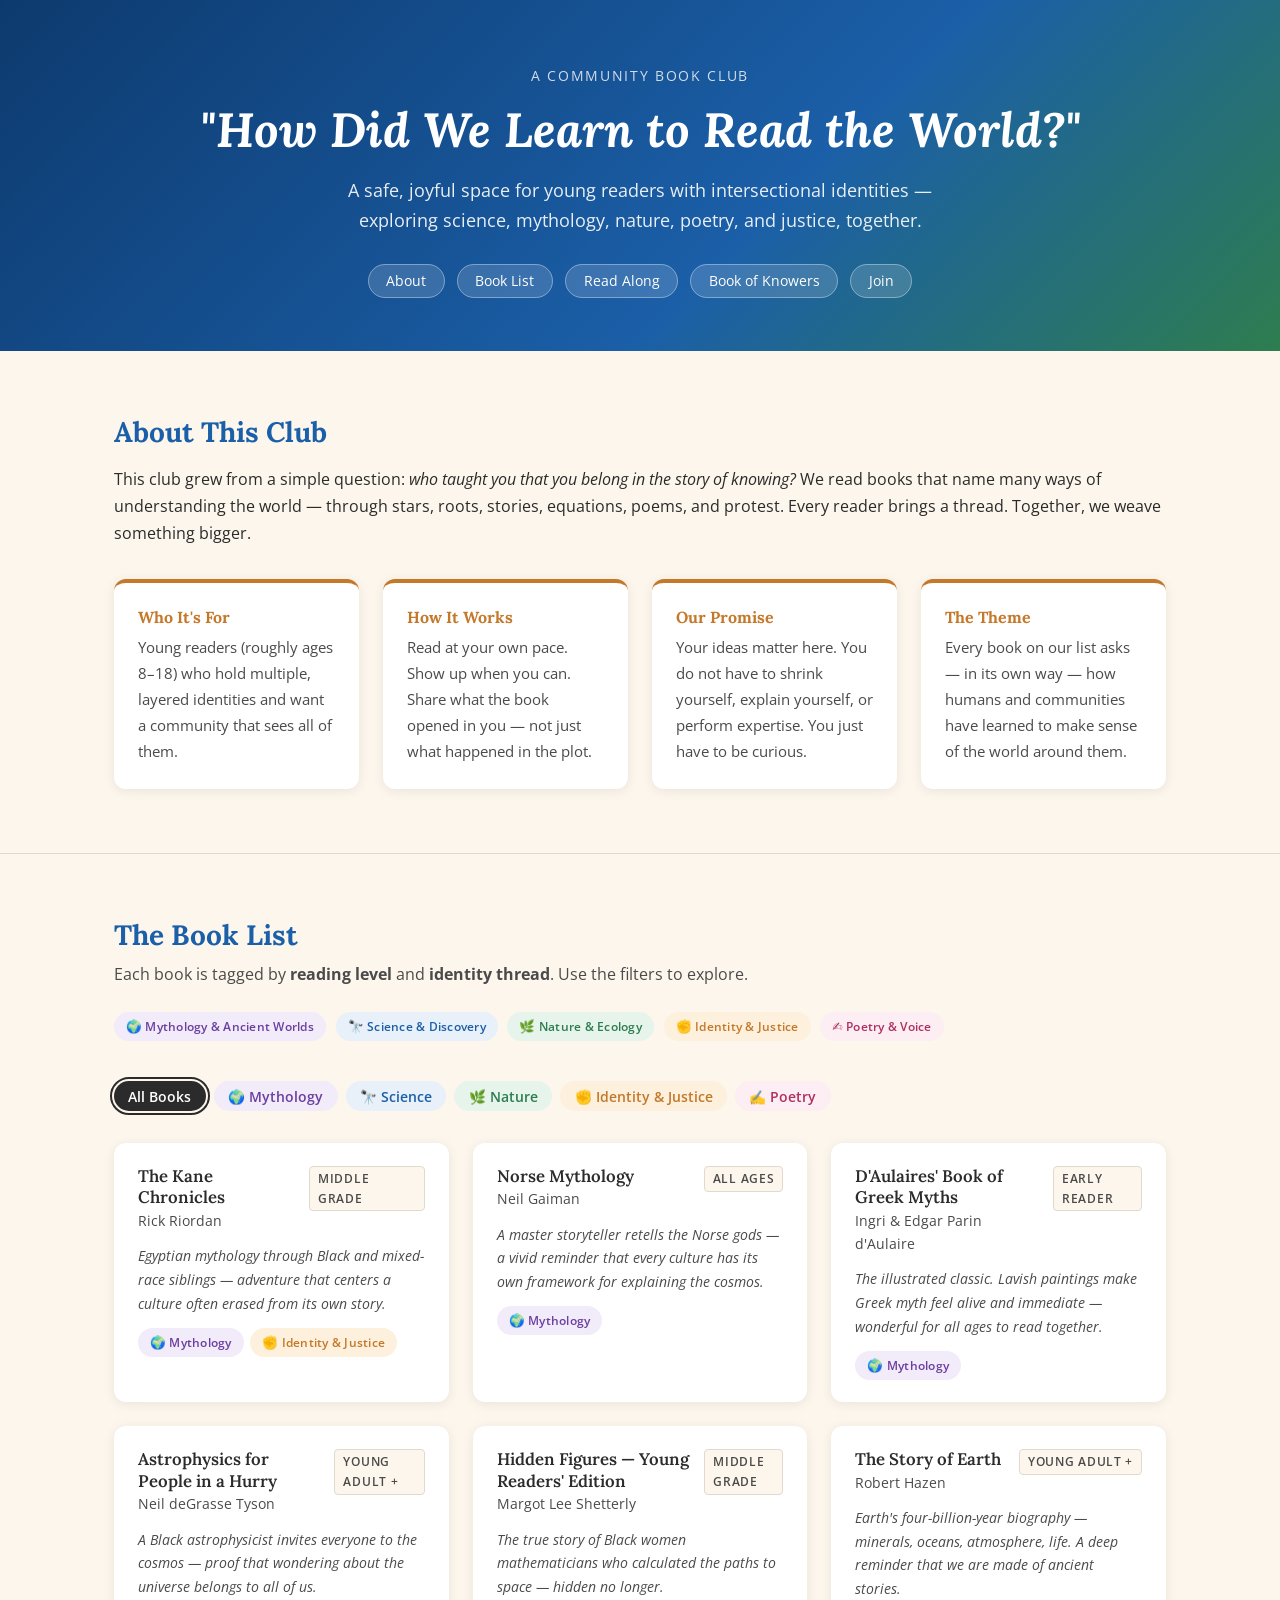
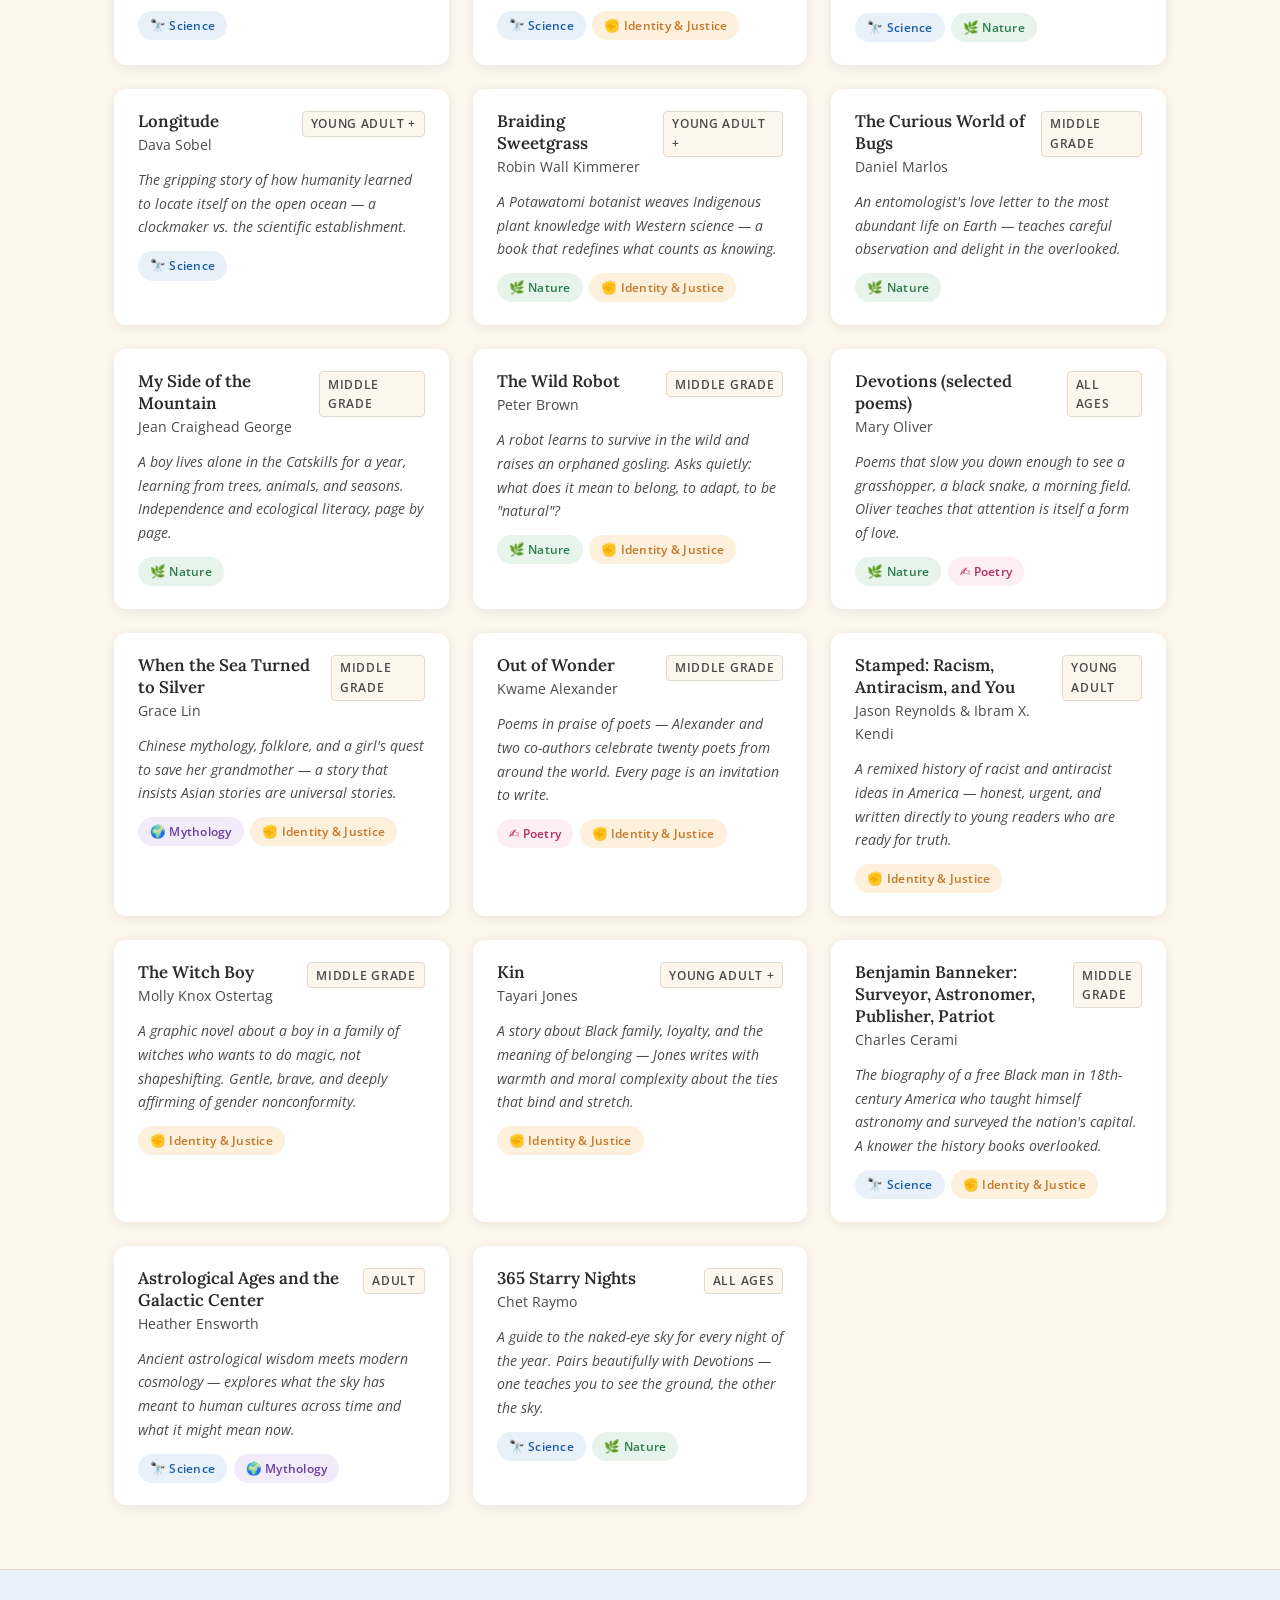
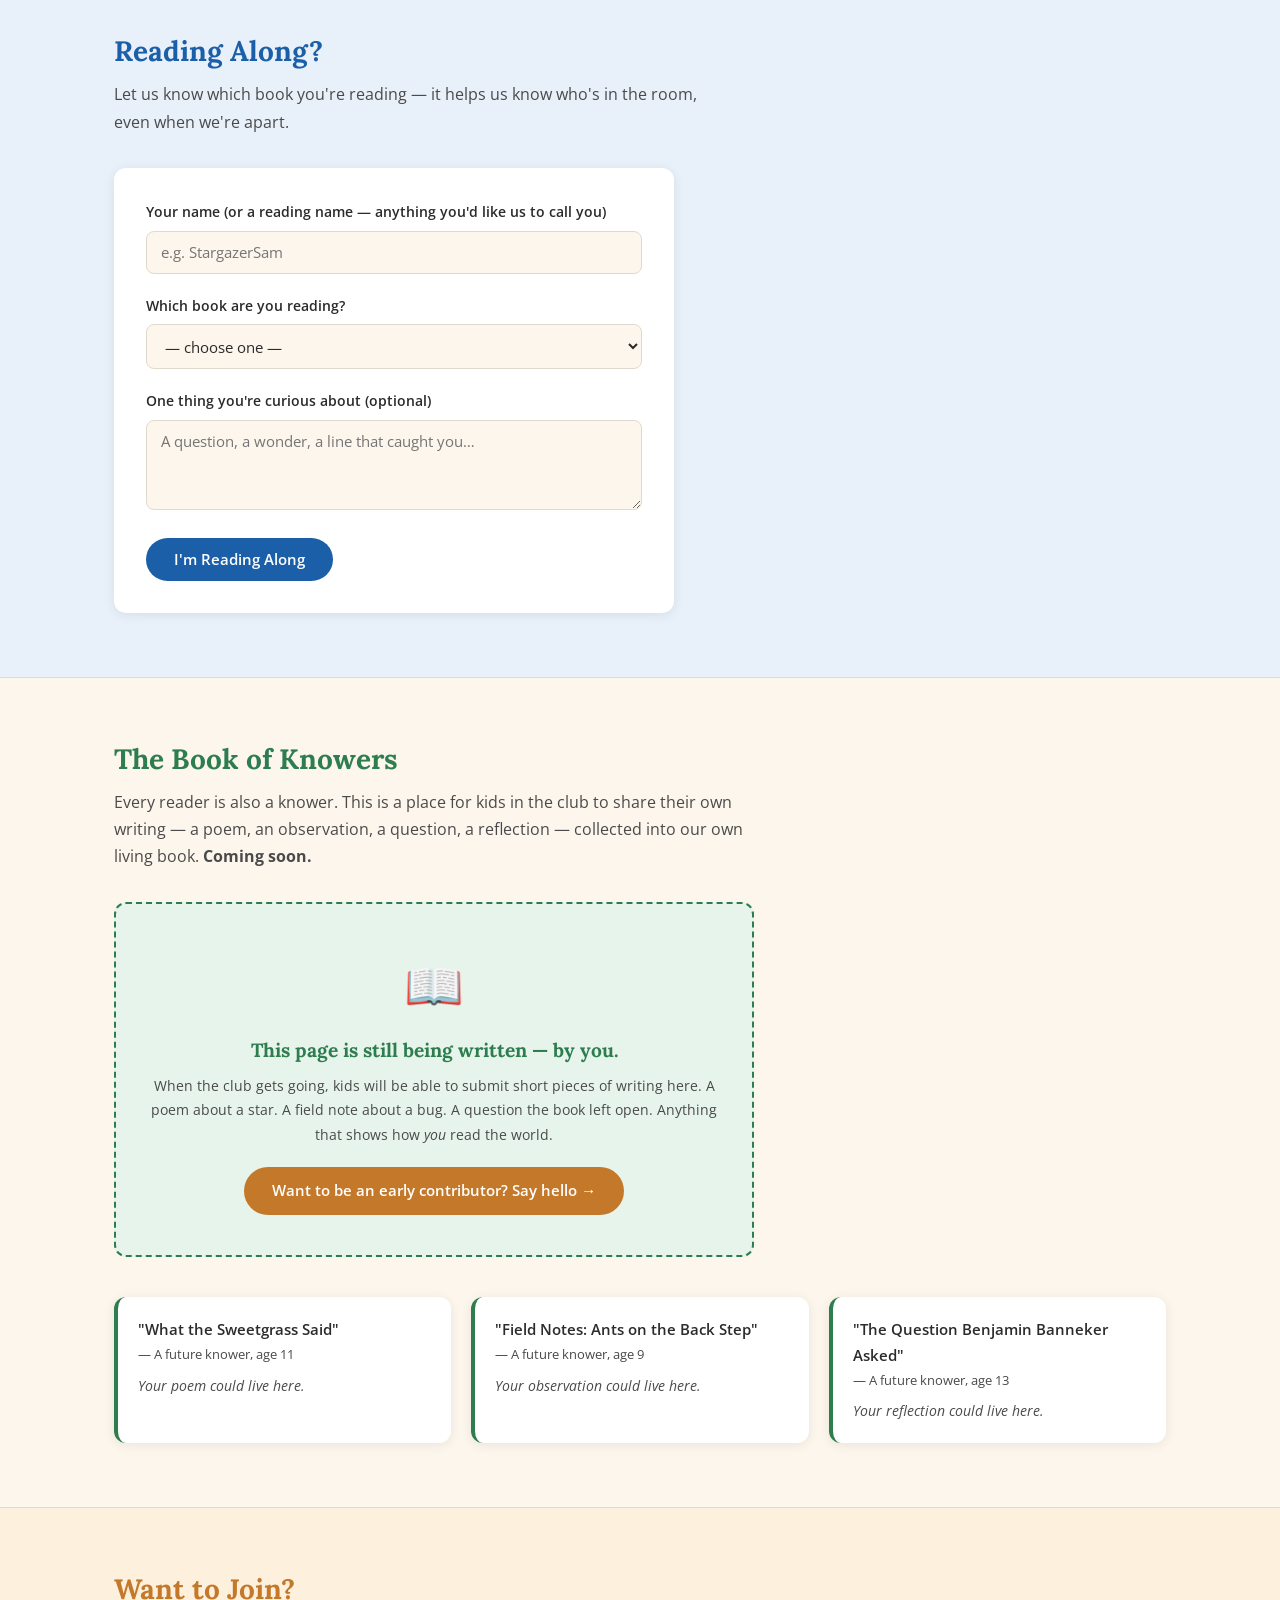
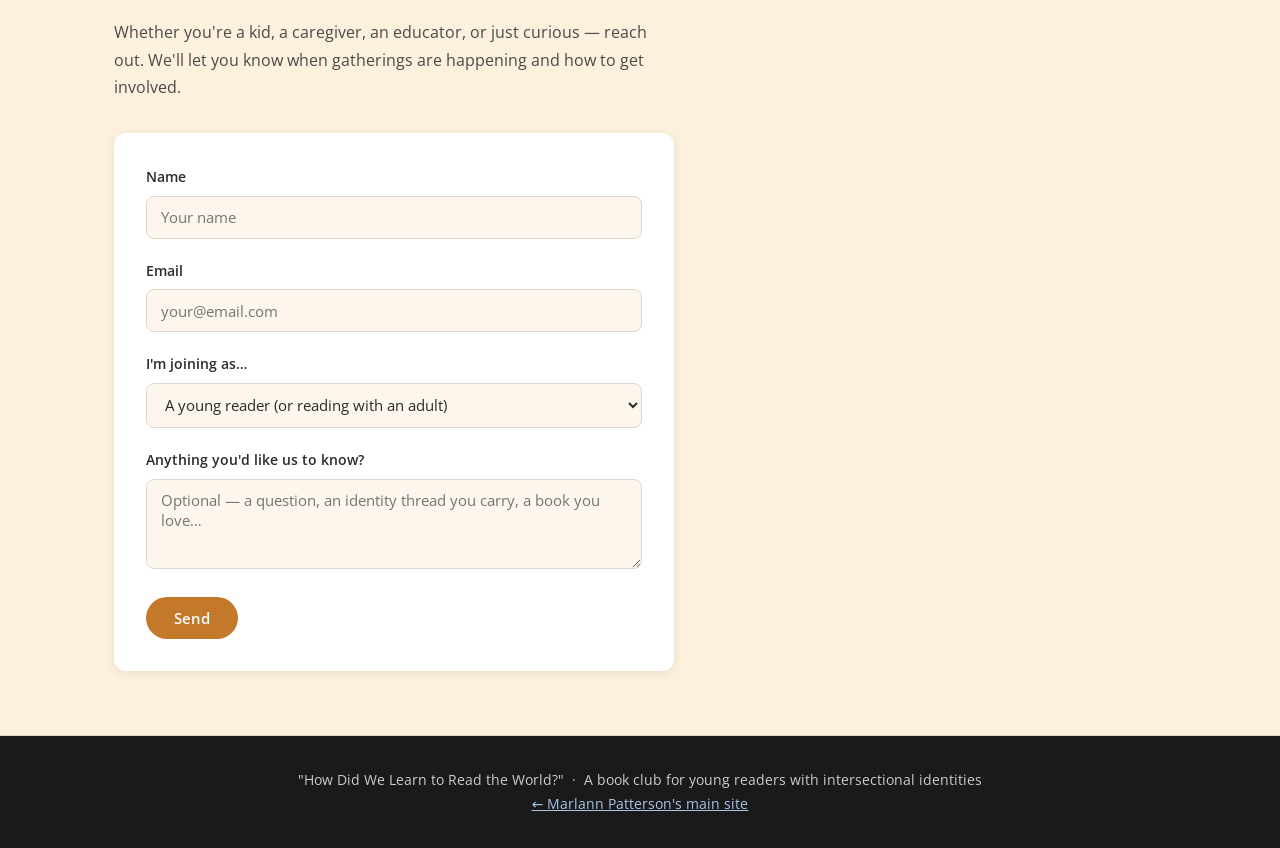
==== bookclub.html @ d88af3a5 "Add book club site: "How Did We Learn to Read the World?" Single-page static site with annotated boo" ====
<!DOCTYPE html>
<html lang="en">
<head>
  <meta charset="UTF-8">
  <meta name="viewport" content="width=device-width, initial-scale=1.0">
  <title>How Did We Learn to Read the World? — Book Club</title>
  <meta name="description" content="A book club creating safe, joyful community for kids with intersectional identities — exploring science, mythology, nature, poetry, and justice together.">
  <link rel="preconnect" href="https://fonts.googleapis.com">
  <link rel="preconnect" href="https://fonts.gstatic.com" crossorigin>
  <link href="https://fonts.googleapis.com/css2?family=Lora:ital,wght@0,400;0,600;1,400&family=Open+Sans:wght@400;500;600&display=swap" rel="stylesheet">
  <style>
    /* ── Reset & base ─────────────────────────────────── */
    *, *::before, *::after { box-sizing: border-box; margin: 0; padding: 0; }

    :root {
      --cream:    #FDF6EC;
      --ink:      #2B2B2B;
      --ink-soft: #4A4A4A;
      --blue:     #1B5FA8;
      --blue-lt:  #E8F0FA;
      --amber:    #C4782A;
      --amber-lt: #FDF0DC;
      --green:    #2E7D4F;
      --green-lt: #E6F4EC;
      --violet:   #6B3FA0;
      --violet-lt:#F2EBF9;
      --rose:     #B03060;
      --rose-lt:  #FCEEF3;
      --border:   #E2D9CE;
      --shadow:   0 2px 12px rgba(0,0,0,.08);
    }

    html { scroll-behavior: smooth; }

    body {
      font-family: 'Open Sans', system-ui, sans-serif;
      background: var(--cream);
      color: var(--ink);
      line-height: 1.7;
      font-size: 1rem;
    }

    a { color: var(--blue); }
    a:hover { text-decoration: underline; }

    h1, h2, h3, h4 {
      font-family: 'Lora', Georgia, serif;
      line-height: 1.25;
    }

    img { display: block; max-width: 100%; }

    /* ── Skip link ───────────────────────────────────── */
    .skip-link {
      position: absolute; top: -999px; left: 0;
      background: var(--blue); color: #fff;
      padding: .5rem 1rem; z-index: 999;
      font-size: .875rem;
    }
    .skip-link:focus { top: 0; }

    /* ── Layout helpers ──────────────────────────────── */
    .container {
      max-width: 1100px;
      margin: 0 auto;
      padding: 0 1.5rem;
    }

    section { padding: 4rem 0; }
    section:not(:last-child) { border-bottom: 1px solid var(--border); }

    /* ── Header / Hero ───────────────────────────────── */
    header {
      background: linear-gradient(135deg, #0D3A6E 0%, #1B5FA8 60%, #2E7D4F 100%);
      color: #fff;
      padding: 4rem 1.5rem 3.5rem;
      text-align: center;
    }

    .hero-eyebrow {
      font-size: .875rem;
      letter-spacing: .12em;
      text-transform: uppercase;
      opacity: .8;
      margin-bottom: .75rem;
    }

    header h1 {
      font-size: clamp(1.9rem, 5vw, 3rem);
      font-style: italic;
      margin-bottom: 1rem;
    }

    .hero-tagline {
      font-size: 1.1rem;
      opacity: .9;
      max-width: 640px;
      margin: 0 auto 2rem;
    }

    .hero-nav {
      display: flex;
      flex-wrap: wrap;
      justify-content: center;
      gap: .75rem;
      list-style: none;
    }

    .hero-nav a {
      color: #fff;
      background: rgba(255,255,255,.15);
      border: 1px solid rgba(255,255,255,.35);
      border-radius: 2rem;
      padding: .4rem 1.1rem;
      font-size: .9rem;
      font-family: 'Open Sans', sans-serif;
      text-decoration: none;
      transition: background .2s;
    }
    .hero-nav a:hover { background: rgba(255,255,255,.28); }

    /* ── About ───────────────────────────────────────── */
    #about h2 { font-size: 1.75rem; margin-bottom: 1rem; color: var(--blue); }

    .about-grid {
      display: grid;
      grid-template-columns: repeat(auto-fit, minmax(240px, 1fr));
      gap: 1.5rem;
      margin-top: 2rem;
    }

    .about-card {
      background: #fff;
      border-radius: .75rem;
      padding: 1.5rem;
      box-shadow: var(--shadow);
      border-top: 4px solid var(--amber);
    }

    .about-card h3 {
      font-size: 1rem;
      margin-bottom: .5rem;
      color: var(--amber);
    }

    .about-card p { font-size: .95rem; color: var(--ink-soft); }

    /* ── Thread legend ───────────────────────────────── */
    .legend {
      display: flex;
      flex-wrap: wrap;
      gap: .6rem;
      margin: 1.5rem 0 2.5rem;
    }

    .tag {
      display: inline-flex;
      align-items: center;
      gap: .3rem;
      border-radius: 2rem;
      padding: .25rem .75rem;
      font-size: .78rem;
      font-weight: 600;
      letter-spacing: .02em;
      white-space: nowrap;
    }

    .tag-myth    { background: var(--violet-lt); color: var(--violet); }
    .tag-science { background: var(--blue-lt);   color: var(--blue); }
    .tag-nature  { background: var(--green-lt);  color: var(--green); }
    .tag-justice { background: var(--amber-lt);  color: var(--amber); }
    .tag-poetry  { background: var(--rose-lt);   color: var(--rose); }

    .level-badge {
      display: inline-block;
      font-size: .72rem;
      font-weight: 600;
      letter-spacing: .06em;
      text-transform: uppercase;
      background: var(--cream);
      border: 1px solid var(--border);
      border-radius: .25rem;
      padding: .15rem .5rem;
      color: var(--ink-soft);
    }

    /* ── Book grid ───────────────────────────────────── */
    #books h2 { font-size: 1.75rem; margin-bottom: .5rem; color: var(--blue); }
    #books > .container > p { color: var(--ink-soft); margin-bottom: 1.5rem; }

    .filter-bar {
      display: flex;
      flex-wrap: wrap;
      gap: .5rem;
      margin-bottom: 2rem;
    }

    .filter-btn {
      border: none;
      border-radius: 2rem;
      padding: .35rem .9rem;
      font-size: .85rem;
      font-family: 'Open Sans', sans-serif;
      cursor: pointer;
      transition: opacity .15s, transform .1s;
      font-weight: 600;
    }
    .filter-btn:hover { opacity: .8; }
    .filter-btn.active { outline: 2px solid var(--ink); outline-offset: 2px; }
    .filter-btn-all    { background: var(--ink); color: #fff; }
    .filter-btn-myth   { background: var(--violet-lt); color: var(--violet); }
    .filter-btn-science{ background: var(--blue-lt);   color: var(--blue); }
    .filter-btn-nature { background: var(--green-lt);  color: var(--green); }
    .filter-btn-justice{ background: var(--amber-lt);  color: var(--amber); }
    .filter-btn-poetry { background: var(--rose-lt);   color: var(--rose); }

    .book-grid {
      display: grid;
      grid-template-columns: repeat(auto-fill, minmax(300px, 1fr));
      gap: 1.5rem;
    }

    .book-card {
      background: #fff;
      border-radius: .75rem;
      padding: 1.4rem 1.5rem;
      box-shadow: var(--shadow);
      display: flex;
      flex-direction: column;
      gap: .75rem;
      transition: transform .15s, box-shadow .15s;
    }
    .book-card:hover { transform: translateY(-2px); box-shadow: 0 6px 20px rgba(0,0,0,.1); }
    .book-card[hidden] { display: none; }

    .book-header {
      display: flex;
      justify-content: space-between;
      align-items: flex-start;
      gap: .5rem;
    }

    .book-title {
      font-family: 'Lora', serif;
      font-size: 1.05rem;
      font-weight: 600;
      color: var(--ink);
      line-height: 1.3;
    }

    .book-author {
      font-size: .85rem;
      color: var(--ink-soft);
    }

    .book-note {
      font-size: .875rem;
      color: var(--ink-soft);
      font-style: italic;
    }

    .book-tags {
      display: flex;
      flex-wrap: wrap;
      gap: .4rem;
      align-items: center;
    }

    /* ── Reading Along ───────────────────────────────── */
    #reading-along { background: var(--blue-lt); }
    #reading-along h2 { font-size: 1.75rem; color: var(--blue); margin-bottom: .75rem; }
    #reading-along > .container > p { color: var(--ink-soft); margin-bottom: 2rem; max-width: 600px; }

    .form-card {
      background: #fff;
      border-radius: .75rem;
      padding: 2rem;
      box-shadow: var(--shadow);
      max-width: 560px;
    }

    .form-group { margin-bottom: 1.25rem; }

    label {
      display: block;
      font-size: .9rem;
      font-weight: 600;
      margin-bottom: .4rem;
      color: var(--ink);
    }

    input[type="text"],
    input[type="email"],
    select,
    textarea {
      width: 100%;
      padding: .65rem .9rem;
      border: 1.5px solid var(--border);
      border-radius: .5rem;
      font-family: 'Open Sans', sans-serif;
      font-size: .95rem;
      color: var(--ink);
      background: var(--cream);
      transition: border-color .15s;
    }
    input:focus, select:focus, textarea:focus {
      outline: none;
      border-color: var(--blue);
      background: #fff;
    }

    textarea { resize: vertical; min-height: 90px; }

    .btn {
      display: inline-block;
      padding: .7rem 1.75rem;
      border: none;
      border-radius: 2rem;
      font-family: 'Open Sans', sans-serif;
      font-size: .95rem;
      font-weight: 600;
      cursor: pointer;
      transition: background .2s, transform .1s;
      text-decoration: none;
    }
    .btn:hover { transform: translateY(-1px); }
    .btn-primary { background: var(--blue); color: #fff; }
    .btn-primary:hover { background: #174f8e; }
    .btn-amber { background: var(--amber); color: #fff; }
    .btn-amber:hover { background: #a86522; }

    /* ── Book of Knowers ─────────────────────────────── */
    #knowers h2 { font-size: 1.75rem; color: var(--green); margin-bottom: .75rem; }

    .knowers-intro {
      max-width: 640px;
      color: var(--ink-soft);
      margin-bottom: 2rem;
    }

    .knowers-placeholder {
      background: var(--green-lt);
      border: 2px dashed var(--green);
      border-radius: .75rem;
      padding: 2.5rem 2rem;
      text-align: center;
      max-width: 640px;
    }

    .knowers-placeholder .big-icon { font-size: 3rem; margin-bottom: .75rem; }
    .knowers-placeholder h3 { font-size: 1.2rem; color: var(--green); margin-bottom: .75rem; }
    .knowers-placeholder p { font-size: .9rem; color: var(--ink-soft); margin-bottom: 1.25rem; }

    .knowers-submissions {
      margin-top: 2.5rem;
      display: grid;
      grid-template-columns: repeat(auto-fill, minmax(260px, 1fr));
      gap: 1.25rem;
    }

    .submission-card {
      background: #fff;
      border-radius: .75rem;
      padding: 1.25rem;
      box-shadow: var(--shadow);
      border-left: 4px solid var(--green);
    }

    .submission-card .s-title { font-weight: 600; font-size: .95rem; }
    .submission-card .s-author { font-size: .82rem; color: var(--ink-soft); margin-bottom: .5rem; }
    .submission-card .s-excerpt { font-size: .88rem; color: var(--ink-soft); font-style: italic; }

    /* ── Contact ─────────────────────────────────────── */
    #contact { background: var(--amber-lt); }
    #contact h2 { font-size: 1.75rem; color: var(--amber); margin-bottom: .75rem; }
    #contact > .container > p { color: var(--ink-soft); margin-bottom: 2rem; max-width: 560px; }

    /* ── Success message ─────────────────────────────── */
    .form-success {
      display: none;
      background: var(--green-lt);
      border: 1px solid var(--green);
      border-radius: .5rem;
      padding: 1rem 1.25rem;
      color: var(--green);
      font-weight: 600;
      margin-top: 1rem;
    }

    /* ── Footer ──────────────────────────────────────── */
    footer {
      background: #1a1a1a;
      color: #ccc;
      text-align: center;
      padding: 2rem 1.5rem;
      font-size: .875rem;
    }
    footer a { color: #aac4e8; }

    /* ── Responsive ──────────────────────────────────── */
    @media (max-width: 600px) {
      section { padding: 2.5rem 0; }
      .book-grid { grid-template-columns: 1fr; }
    }
  </style>
</head>
<body>

<a href="#books" class="skip-link">Skip to book list</a>

<!-- ── HERO ───────────────────────────────────────────── -->
<header>
  <p class="hero-eyebrow">A Community Book Club</p>
  <h1>"How Did We Learn to Read the World?"</h1>
  <p class="hero-tagline">
    A safe, joyful space for young readers with intersectional identities —
    exploring science, mythology, nature, poetry, and justice, together.
  </p>
  <nav aria-label="Page sections">
    <ul class="hero-nav">
      <li><a href="#about">About</a></li>
      <li><a href="#books">Book List</a></li>
      <li><a href="#reading-along">Read Along</a></li>
      <li><a href="#knowers">Book of Knowers</a></li>
      <li><a href="#contact">Join</a></li>
    </ul>
  </nav>
</header>

<!-- ── ABOUT ──────────────────────────────────────────── -->
<section id="about">
  <div class="container">
    <h2>About This Club</h2>
    <p>
      This club grew from a simple question: <em>who taught you that you belong in the story of knowing?</em>
      We read books that name many ways of understanding the world — through stars, roots, stories, equations,
      poems, and protest. Every reader brings a thread. Together, we weave something bigger.
    </p>
    <div class="about-grid">
      <div class="about-card">
        <h3>Who It's For</h3>
        <p>Young readers (roughly ages 8–18) who hold multiple, layered identities and want a community that sees all of them.</p>
      </div>
      <div class="about-card">
        <h3>How It Works</h3>
        <p>Read at your own pace. Show up when you can. Share what the book opened in you — not just what happened in the plot.</p>
      </div>
      <div class="about-card">
        <h3>Our Promise</h3>
        <p>Your ideas matter here. You do not have to shrink yourself, explain yourself, or perform expertise. You just have to be curious.</p>
      </div>
      <div class="about-card">
        <h3>The Theme</h3>
        <p>Every book on our list asks — in its own way — how humans and communities have learned to make sense of the world around them.</p>
      </div>
    </div>
  </div>
</section>

<!-- ── BOOKS ──────────────────────────────────────────── -->
<section id="books">
  <div class="container">
    <h2>The Book List</h2>
    <p>Each book is tagged by <strong>reading level</strong> and <strong>identity thread</strong>. Use the filters to explore.</p>

    <div class="legend" aria-label="Thread color legend">
      <span class="tag tag-myth">🌍 Mythology &amp; Ancient Worlds</span>
      <span class="tag tag-science">🔭 Science &amp; Discovery</span>
      <span class="tag tag-nature">🌿 Nature &amp; Ecology</span>
      <span class="tag tag-justice">✊ Identity &amp; Justice</span>
      <span class="tag tag-poetry">✍️ Poetry &amp; Voice</span>
    </div>

    <div class="filter-bar" role="group" aria-label="Filter by thread">
      <button class="filter-btn filter-btn-all active"    data-filter="all"    onclick="filterBooks('all',    this)">All Books</button>
      <button class="filter-btn filter-btn-myth"          data-filter="myth"   onclick="filterBooks('myth',   this)">🌍 Mythology</button>
      <button class="filter-btn filter-btn-science"       data-filter="science"onclick="filterBooks('science',this)">🔭 Science</button>
      <button class="filter-btn filter-btn-nature"        data-filter="nature" onclick="filterBooks('nature', this)">🌿 Nature</button>
      <button class="filter-btn filter-btn-justice"       data-filter="justice"onclick="filterBooks('justice',this)">✊ Identity &amp; Justice</button>
      <button class="filter-btn filter-btn-poetry"        data-filter="poetry" onclick="filterBooks('poetry', this)">✍️ Poetry</button>
    </div>

    <div class="book-grid" id="bookGrid">

      <article class="book-card" data-threads="myth justice">
        <div class="book-header">
          <div>
            <div class="book-title">The Kane Chronicles</div>
            <div class="book-author">Rick Riordan</div>
          </div>
          <span class="level-badge">Middle Grade</span>
        </div>
        <p class="book-note">Egyptian mythology through Black and mixed-race siblings — adventure that centers a culture often erased from its own story.</p>
        <div class="book-tags">
          <span class="tag tag-myth">🌍 Mythology</span>
          <span class="tag tag-justice">✊ Identity &amp; Justice</span>
        </div>
      </article>

      <article class="book-card" data-threads="myth">
        <div class="book-header">
          <div>
            <div class="book-title">Norse Mythology</div>
            <div class="book-author">Neil Gaiman</div>
          </div>
          <span class="level-badge">All Ages</span>
        </div>
        <p class="book-note">A master storyteller retells the Norse gods — a vivid reminder that every culture has its own framework for explaining the cosmos.</p>
        <div class="book-tags">
          <span class="tag tag-myth">🌍 Mythology</span>
        </div>
      </article>

      <article class="book-card" data-threads="myth">
        <div class="book-header">
          <div>
            <div class="book-title">D'Aulaires' Book of Greek Myths</div>
            <div class="book-author">Ingri &amp; Edgar Parin d'Aulaire</div>
          </div>
          <span class="level-badge">Early Reader</span>
        </div>
        <p class="book-note">The illustrated classic. Lavish paintings make Greek myth feel alive and immediate — wonderful for all ages to read together.</p>
        <div class="book-tags">
          <span class="tag tag-myth">🌍 Mythology</span>
        </div>
      </article>

      <article class="book-card" data-threads="science">
        <div class="book-header">
          <div>
            <div class="book-title">Astrophysics for People in a Hurry</div>
            <div class="book-author">Neil deGrasse Tyson</div>
          </div>
          <span class="level-badge">Young Adult +</span>
        </div>
        <p class="book-note">A Black astrophysicist invites everyone to the cosmos — proof that wondering about the universe belongs to all of us.</p>
        <div class="book-tags">
          <span class="tag tag-science">🔭 Science</span>
        </div>
      </article>

      <article class="book-card" data-threads="science justice">
        <div class="book-header">
          <div>
            <div class="book-title">Hidden Figures — Young Readers' Edition</div>
            <div class="book-author">Margot Lee Shetterly</div>
          </div>
          <span class="level-badge">Middle Grade</span>
        </div>
        <p class="book-note">The true story of Black women mathematicians who calculated the paths to space — hidden no longer.</p>
        <div class="book-tags">
          <span class="tag tag-science">🔭 Science</span>
          <span class="tag tag-justice">✊ Identity &amp; Justice</span>
        </div>
      </article>

      <article class="book-card" data-threads="science nature">
        <div class="book-header">
          <div>
            <div class="book-title">The Story of Earth</div>
            <div class="book-author">Robert Hazen</div>
          </div>
          <span class="level-badge">Young Adult +</span>
        </div>
        <p class="book-note">Earth's four-billion-year biography — minerals, oceans, atmosphere, life. A deep reminder that we are made of ancient stories.</p>
        <div class="book-tags">
          <span class="tag tag-science">🔭 Science</span>
          <span class="tag tag-nature">🌿 Nature</span>
        </div>
      </article>

      <article class="book-card" data-threads="science">
        <div class="book-header">
          <div>
            <div class="book-title">Longitude</div>
            <div class="book-author">Dava Sobel</div>
          </div>
          <span class="level-badge">Young Adult +</span>
        </div>
        <p class="book-note">The gripping story of how humanity learned to locate itself on the open ocean — a clockmaker vs. the scientific establishment.</p>
        <div class="book-tags">
          <span class="tag tag-science">🔭 Science</span>
        </div>
      </article>

      <article class="book-card" data-threads="nature justice">
        <div class="book-header">
          <div>
            <div class="book-title">Braiding Sweetgrass</div>
            <div class="book-author">Robin Wall Kimmerer</div>
          </div>
          <span class="level-badge">Young Adult +</span>
        </div>
        <p class="book-note">A Potawatomi botanist weaves Indigenous plant knowledge with Western science — a book that redefines what counts as knowing.</p>
        <div class="book-tags">
          <span class="tag tag-nature">🌿 Nature</span>
          <span class="tag tag-justice">✊ Identity &amp; Justice</span>
        </div>
      </article>

      <article class="book-card" data-threads="nature">
        <div class="book-header">
          <div>
            <div class="book-title">The Curious World of Bugs</div>
            <div class="book-author">Daniel Marlos</div>
          </div>
          <span class="level-badge">Middle Grade</span>
        </div>
        <p class="book-note">An entomologist's love letter to the most abundant life on Earth — teaches careful observation and delight in the overlooked.</p>
        <div class="book-tags">
          <span class="tag tag-nature">🌿 Nature</span>
        </div>
      </article>

      <article class="book-card" data-threads="nature">
        <div class="book-header">
          <div>
            <div class="book-title">My Side of the Mountain</div>
            <div class="book-author">Jean Craighead George</div>
          </div>
          <span class="level-badge">Middle Grade</span>
        </div>
        <p class="book-note">A boy lives alone in the Catskills for a year, learning from trees, animals, and seasons. Independence and ecological literacy, page by page.</p>
        <div class="book-tags">
          <span class="tag tag-nature">🌿 Nature</span>
        </div>
      </article>

      <article class="book-card" data-threads="nature justice">
        <div class="book-header">
          <div>
            <div class="book-title">The Wild Robot</div>
            <div class="book-author">Peter Brown</div>
          </div>
          <span class="level-badge">Middle Grade</span>
        </div>
        <p class="book-note">A robot learns to survive in the wild and raises an orphaned gosling. Asks quietly: what does it mean to belong, to adapt, to be "natural"?</p>
        <div class="book-tags">
          <span class="tag tag-nature">🌿 Nature</span>
          <span class="tag tag-justice">✊ Identity &amp; Justice</span>
        </div>
      </article>

      <article class="book-card" data-threads="nature poetry">
        <div class="book-header">
          <div>
            <div class="book-title">Devotions (selected poems)</div>
            <div class="book-author">Mary Oliver</div>
          </div>
          <span class="level-badge">All Ages</span>
        </div>
        <p class="book-note">Poems that slow you down enough to see a grasshopper, a black snake, a morning field. Oliver teaches that attention is itself a form of love.</p>
        <div class="book-tags">
          <span class="tag tag-nature">🌿 Nature</span>
          <span class="tag tag-poetry">✍️ Poetry</span>
        </div>
      </article>

      <article class="book-card" data-threads="myth justice">
        <div class="book-header">
          <div>
            <div class="book-title">When the Sea Turned to Silver</div>
            <div class="book-author">Grace Lin</div>
          </div>
          <span class="level-badge">Middle Grade</span>
        </div>
        <p class="book-note">Chinese mythology, folklore, and a girl's quest to save her grandmother — a story that insists Asian stories are universal stories.</p>
        <div class="book-tags">
          <span class="tag tag-myth">🌍 Mythology</span>
          <span class="tag tag-justice">✊ Identity &amp; Justice</span>
        </div>
      </article>

      <article class="book-card" data-threads="poetry justice">
        <div class="book-header">
          <div>
            <div class="book-title">Out of Wonder</div>
            <div class="book-author">Kwame Alexander</div>
          </div>
          <span class="level-badge">Middle Grade</span>
        </div>
        <p class="book-note">Poems in praise of poets — Alexander and two co-authors celebrate twenty poets from around the world. Every page is an invitation to write.</p>
        <div class="book-tags">
          <span class="tag tag-poetry">✍️ Poetry</span>
          <span class="tag tag-justice">✊ Identity &amp; Justice</span>
        </div>
      </article>

      <article class="book-card" data-threads="justice">
        <div class="book-header">
          <div>
            <div class="book-title">Stamped: Racism, Antiracism, and You</div>
            <div class="book-author">Jason Reynolds &amp; Ibram X. Kendi</div>
          </div>
          <span class="level-badge">Young Adult</span>
        </div>
        <p class="book-note">A remixed history of racist and antiracist ideas in America — honest, urgent, and written directly to young readers who are ready for truth.</p>
        <div class="book-tags">
          <span class="tag tag-justice">✊ Identity &amp; Justice</span>
        </div>
      </article>

      <article class="book-card" data-threads="justice">
        <div class="book-header">
          <div>
            <div class="book-title">The Witch Boy</div>
            <div class="book-author">Molly Knox Ostertag</div>
          </div>
          <span class="level-badge">Middle Grade</span>
        </div>
        <p class="book-note">A graphic novel about a boy in a family of witches who wants to do magic, not shapeshifting. Gentle, brave, and deeply affirming of gender nonconformity.</p>
        <div class="book-tags">
          <span class="tag tag-justice">✊ Identity &amp; Justice</span>
        </div>
      </article>

      <article class="book-card" data-threads="justice">
        <div class="book-header">
          <div>
            <div class="book-title">Kin</div>
            <div class="book-author">Tayari Jones</div>
          </div>
          <span class="level-badge">Young Adult +</span>
        </div>
        <p class="book-note">A story about Black family, loyalty, and the meaning of belonging — Jones writes with warmth and moral complexity about the ties that bind and stretch.</p>
        <div class="book-tags">
          <span class="tag tag-justice">✊ Identity &amp; Justice</span>
        </div>
      </article>

      <article class="book-card" data-threads="science justice">
        <div class="book-header">
          <div>
            <div class="book-title">Benjamin Banneker: Surveyor, Astronomer, Publisher, Patriot</div>
            <div class="book-author">Charles Cerami</div>
          </div>
          <span class="level-badge">Middle Grade</span>
        </div>
        <p class="book-note">The biography of a free Black man in 18th-century America who taught himself astronomy and surveyed the nation's capital. A knower the history books overlooked.</p>
        <div class="book-tags">
          <span class="tag tag-science">🔭 Science</span>
          <span class="tag tag-justice">✊ Identity &amp; Justice</span>
        </div>
      </article>

      <article class="book-card" data-threads="science myth">
        <div class="book-header">
          <div>
            <div class="book-title">Astrological Ages and the Galactic Center</div>
            <div class="book-author">Heather Ensworth</div>
          </div>
          <span class="level-badge">Adult</span>
        </div>
        <p class="book-note">Ancient astrological wisdom meets modern cosmology — explores what the sky has meant to human cultures across time and what it might mean now.</p>
        <div class="book-tags">
          <span class="tag tag-science">🔭 Science</span>
          <span class="tag tag-myth">🌍 Mythology</span>
        </div>
      </article>

      <article class="book-card" data-threads="science nature">
        <div class="book-header">
          <div>
            <div class="book-title">365 Starry Nights</div>
            <div class="book-author">Chet Raymo</div>
          </div>
          <span class="level-badge">All Ages</span>
        </div>
        <p class="book-note">A guide to the naked-eye sky for every night of the year. Pairs beautifully with <em>Devotions</em> — one teaches you to see the ground, the other the sky.</p>
        <div class="book-tags">
          <span class="tag tag-science">🔭 Science</span>
          <span class="tag tag-nature">🌿 Nature</span>
        </div>
      </article>

    </div><!-- /book-grid -->
  </div>
</section>

<!-- ── READING ALONG ───────────────────────────────────── -->
<section id="reading-along">
  <div class="container">
    <h2>Reading Along?</h2>
    <p>Let us know which book you're reading — it helps us know who's in the room, even when we're apart.</p>
    <div class="form-card">
      <!-- Replace ACTION with your Formspree endpoint, e.g. https://formspree.io/f/XXXXXXXX -->
      <form action="https://formspree.io/f/REPLACE_WITH_YOUR_ID" method="POST" onsubmit="showSuccess(this)">
        <input type="hidden" name="_subject" value="Reading Along Signup">
        <div class="form-group">
          <label for="ra-name">Your name (or a reading name — anything you'd like us to call you)</label>
          <input type="text" id="ra-name" name="name" placeholder="e.g. StargazerSam" required>
        </div>
        <div class="form-group">
          <label for="ra-book">Which book are you reading?</label>
          <select id="ra-book" name="book" required>
            <option value="">— choose one —</option>
            <option>The Kane Chronicles (Riordan)</option>
            <option>Norse Mythology (Gaiman)</option>
            <option>D'Aulaires' Book of Greek Myths</option>
            <option>Astrophysics for People in a Hurry (Tyson)</option>
            <option>Hidden Figures — Young Readers' Edition (Shetterly)</option>
            <option>The Story of Earth (Hazen)</option>
            <option>Longitude (Sobel)</option>
            <option>Braiding Sweetgrass (Kimmerer)</option>
            <option>The Curious World of Bugs (Marlos)</option>
            <option>My Side of the Mountain (George)</option>
            <option>The Wild Robot (Brown)</option>
            <option>Devotions — Mary Oliver</option>
            <option>When the Sea Turned to Silver (Grace Lin)</option>
            <option>Out of Wonder (Kwame Alexander)</option>
            <option>Stamped: Racism, Antiracism, and You (Reynolds &amp; Kendi)</option>
            <option>The Witch Boy (Ostertag)</option>
            <option>Kin (Tayari Jones)</option>
            <option>Benjamin Banneker (Cerami)</option>
            <option>Astrological Ages and the Galactic Center (Ensworth)</option>
            <option>365 Starry Nights (Raymo)</option>
          </select>
        </div>
        <div class="form-group">
          <label for="ra-thought">One thing you're curious about (optional)</label>
          <textarea id="ra-thought" name="thought" placeholder="A question, a wonder, a line that caught you…"></textarea>
        </div>
        <button type="submit" class="btn btn-primary">I'm Reading Along</button>
        <div class="form-success" id="ra-success">Thank you! We're glad you're here.</div>
      </form>
    </div>
  </div>
</section>

<!-- ── BOOK OF KNOWERS ─────────────────────────────────── -->
<section id="knowers">
  <div class="container">
    <h2>The Book of Knowers</h2>
    <p class="knowers-intro">
      Every reader is also a knower. This is a place for kids in the club to share their own writing —
      a poem, an observation, a question, a reflection — collected into our own living book.
      <strong>Coming soon.</strong>
    </p>

    <div class="knowers-placeholder">
      <div class="big-icon">📖</div>
      <h3>This page is still being written — by you.</h3>
      <p>
        When the club gets going, kids will be able to submit short pieces of writing here.
        A poem about a star. A field note about a bug. A question the book left open.
        Anything that shows how <em>you</em> read the world.
      </p>
      <a href="#contact" class="btn btn-amber">Want to be an early contributor? Say hello →</a>
    </div>

    <!-- Sample placeholder cards — remove when real submissions arrive -->
    <div class="knowers-submissions" aria-label="Sample submissions (placeholders)">
      <div class="submission-card">
        <div class="s-title">"What the Sweetgrass Said"</div>
        <div class="s-author">— A future knower, age 11</div>
        <div class="s-excerpt">Your poem could live here.</div>
      </div>
      <div class="submission-card">
        <div class="s-title">"Field Notes: Ants on the Back Step"</div>
        <div class="s-author">— A future knower, age 9</div>
        <div class="s-excerpt">Your observation could live here.</div>
      </div>
      <div class="submission-card">
        <div class="s-title">"The Question Benjamin Banneker Asked"</div>
        <div class="s-author">— A future knower, age 13</div>
        <div class="s-excerpt">Your reflection could live here.</div>
      </div>
    </div>
  </div>
</section>

<!-- ── CONTACT / JOIN ─────────────────────────────────── -->
<section id="contact">
  <div class="container">
    <h2>Want to Join?</h2>
    <p>
      Whether you're a kid, a caregiver, an educator, or just curious — reach out.
      We'll let you know when gatherings are happening and how to get involved.
    </p>
    <div class="form-card">
      <!-- Replace ACTION with your Formspree endpoint -->
      <form action="https://formspree.io/f/REPLACE_WITH_YOUR_ID" method="POST" onsubmit="showSuccess(this)">
        <input type="hidden" name="_subject" value="Book Club Join Request">
        <div class="form-group">
          <label for="c-name">Name</label>
          <input type="text" id="c-name" name="name" placeholder="Your name" required>
        </div>
        <div class="form-group">
          <label for="c-email">Email</label>
          <input type="email" id="c-email" name="email" placeholder="your@email.com" required>
        </div>
        <div class="form-group">
          <label for="c-role">I'm joining as…</label>
          <select id="c-role" name="role">
            <option>A young reader (or reading with an adult)</option>
            <option>A parent / caregiver</option>
            <option>An educator or librarian</option>
            <option>Just curious</option>
          </select>
        </div>
        <div class="form-group">
          <label for="c-message">Anything you'd like us to know?</label>
          <textarea id="c-message" name="message" placeholder="Optional — a question, an identity thread you carry, a book you love…"></textarea>
        </div>
        <button type="submit" class="btn btn-amber">Send</button>
        <div class="form-success" id="c-success">Got it! We'll be in touch.</div>
      </form>
    </div>
  </div>
</section>

<!-- ── FOOTER ─────────────────────────────────────────── -->
<footer>
  <p>
    "How Did We Learn to Read the World?" &nbsp;·&nbsp;
    A book club for young readers with intersectional identities<br>
    <a href="index.html">← Marlann Patterson's main site</a>
  </p>
</footer>

<script>
  /* ── Filter books by thread ── */
  function filterBooks(thread, btn) {
    document.querySelectorAll('.filter-btn').forEach(b => b.classList.remove('active'));
    btn.classList.add('active');
    document.querySelectorAll('#bookGrid .book-card').forEach(card => {
      if (thread === 'all') {
        card.hidden = false;
      } else {
        const threads = card.dataset.threads || '';
        card.hidden = !threads.split(' ').includes(thread);
      }
    });
  }

  /* ── Show inline success message on form submit ── */
  function showSuccess(form) {
    // Let Formspree handle actual submission; show optimistic success UI
    setTimeout(() => {
      const successId = form.id === 'ra-form' ? 'ra-success' : null;
      // find the .form-success sibling
      const msg = form.querySelector('.form-success');
      if (msg) msg.style.display = 'block';
    }, 300);
  }
</script>

</body>
</html>
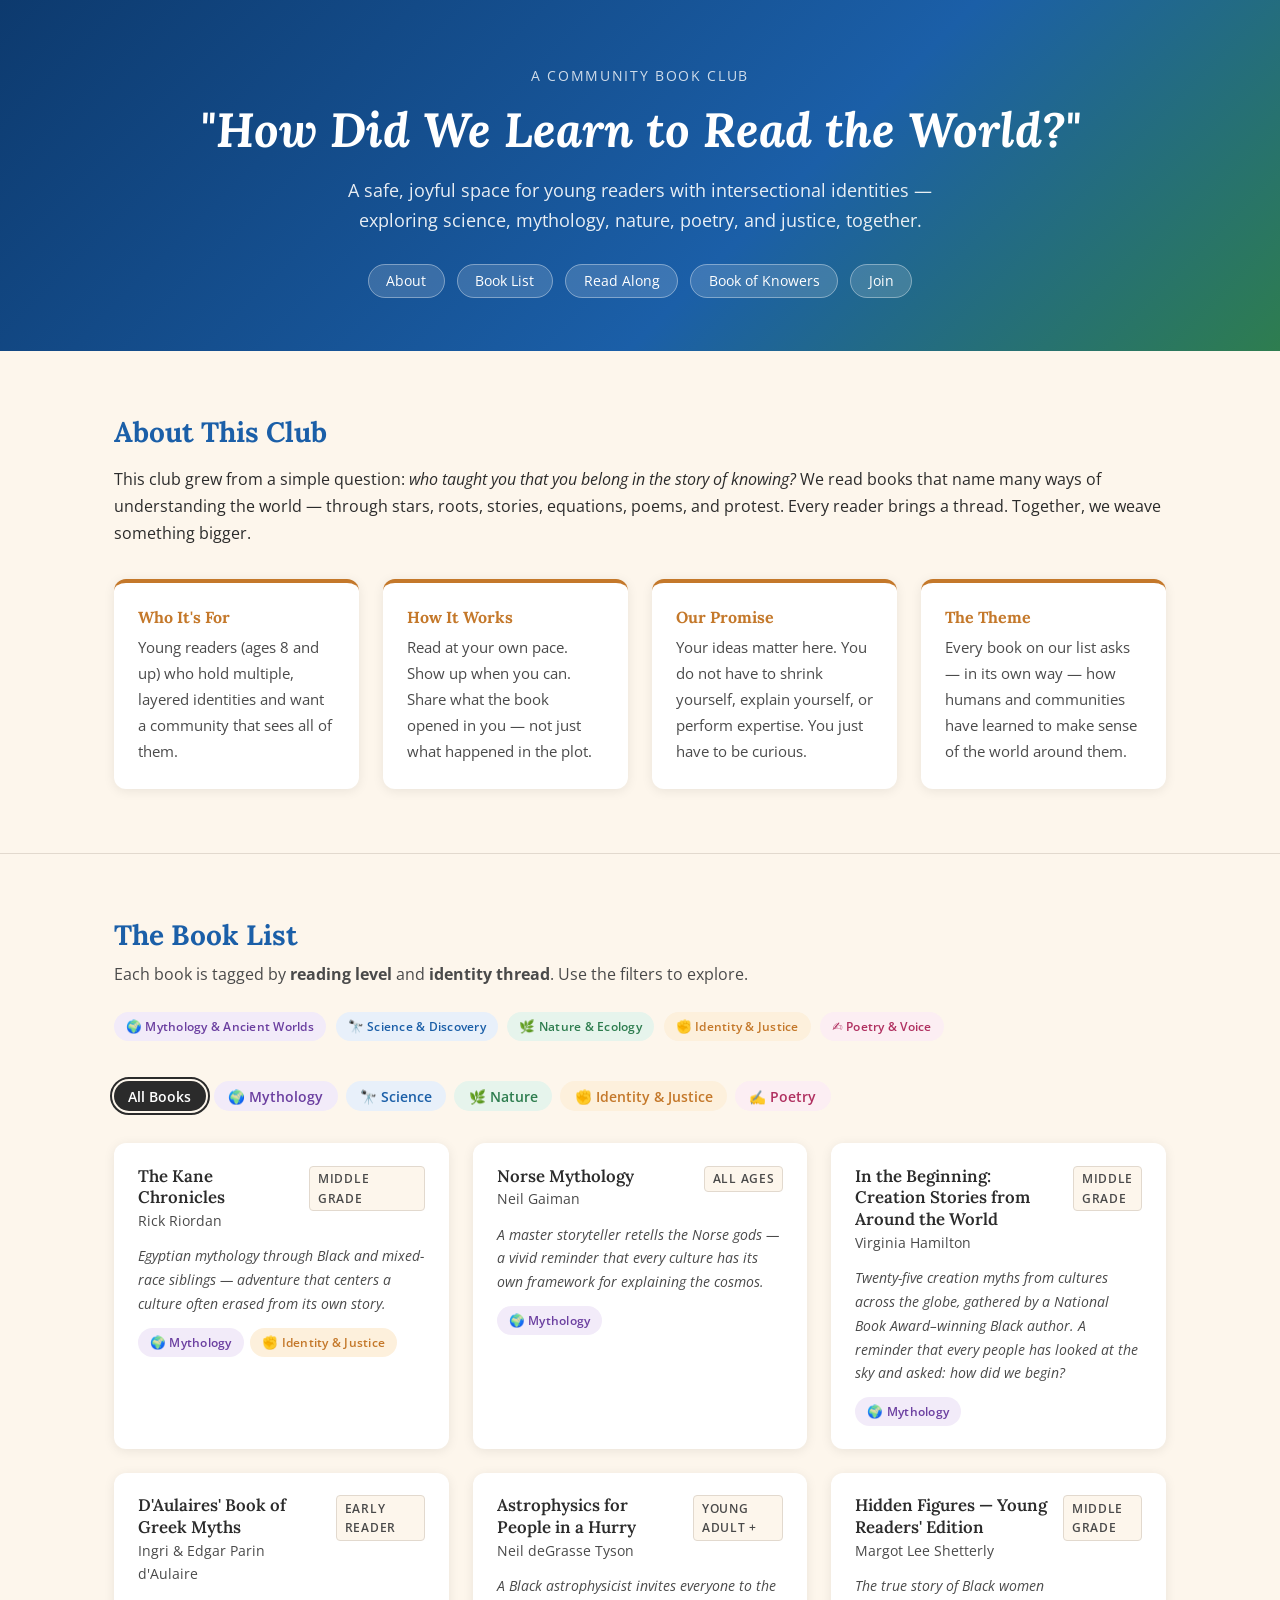
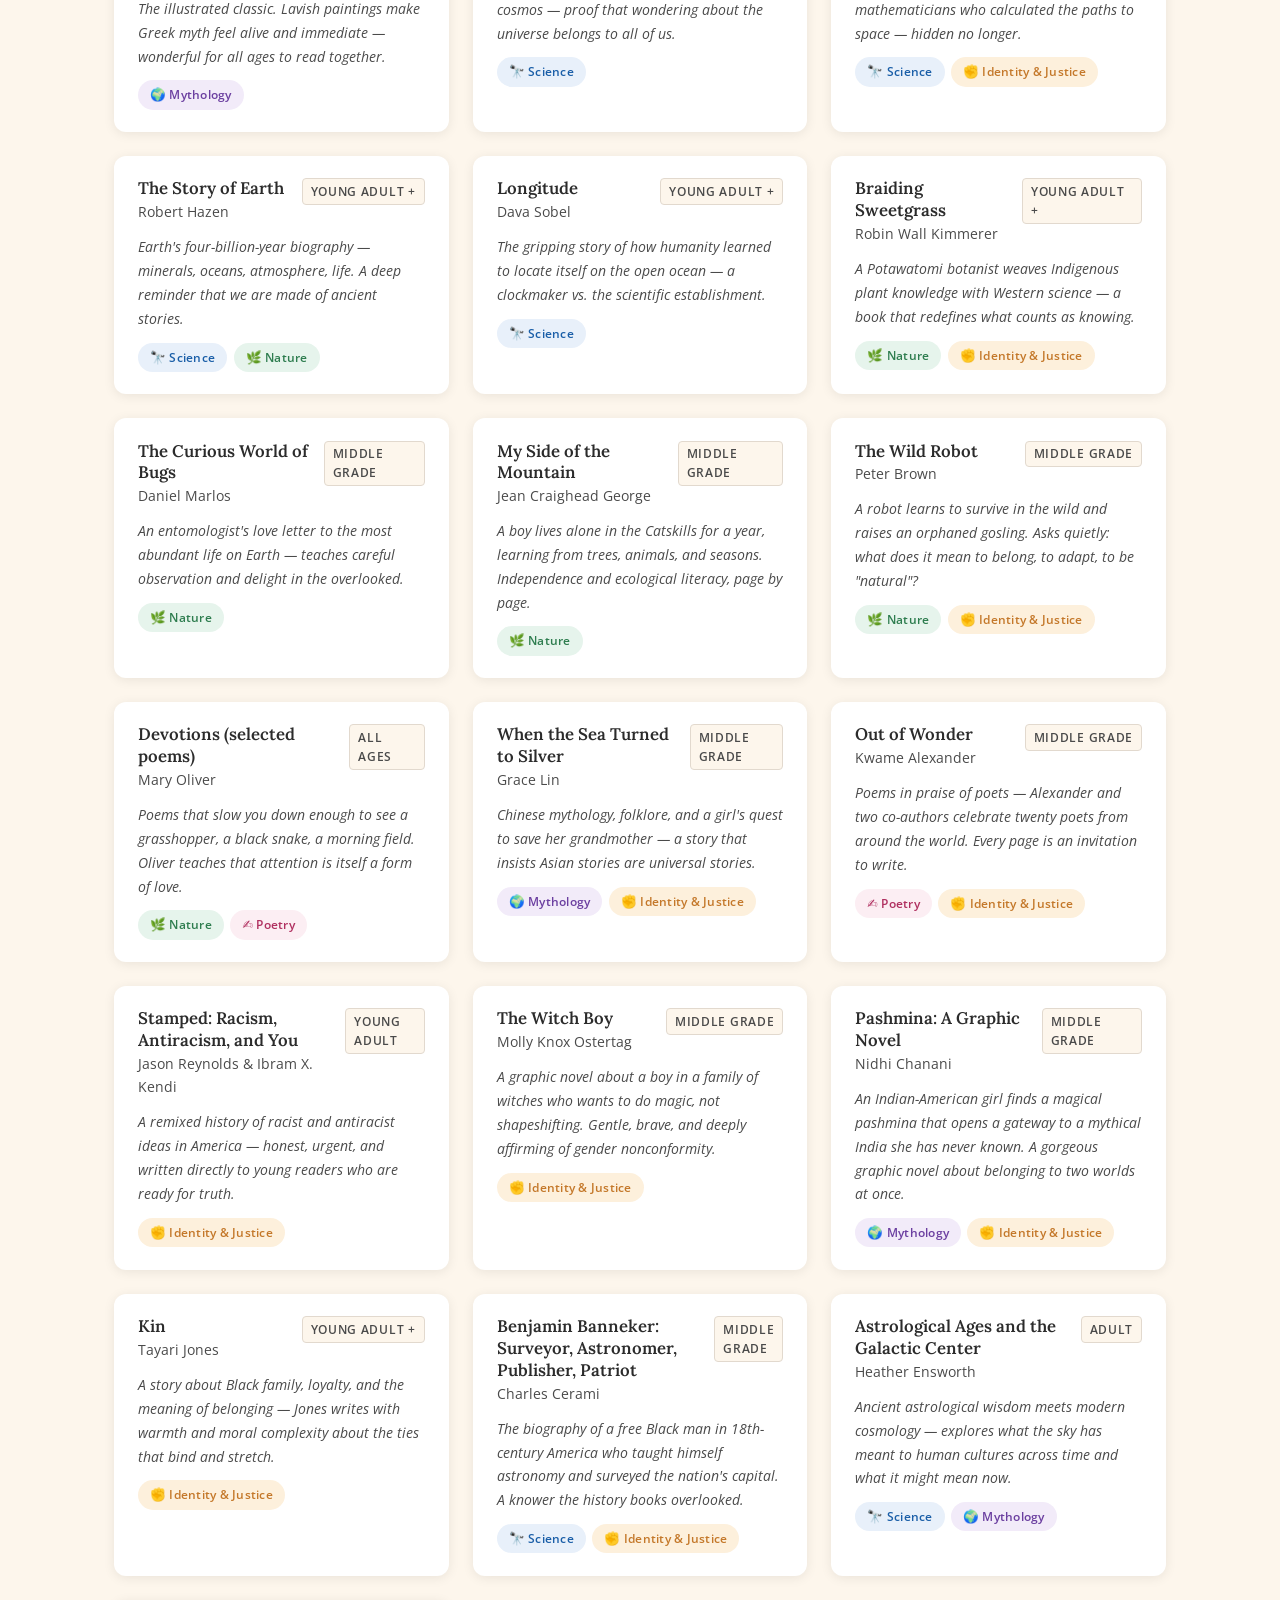
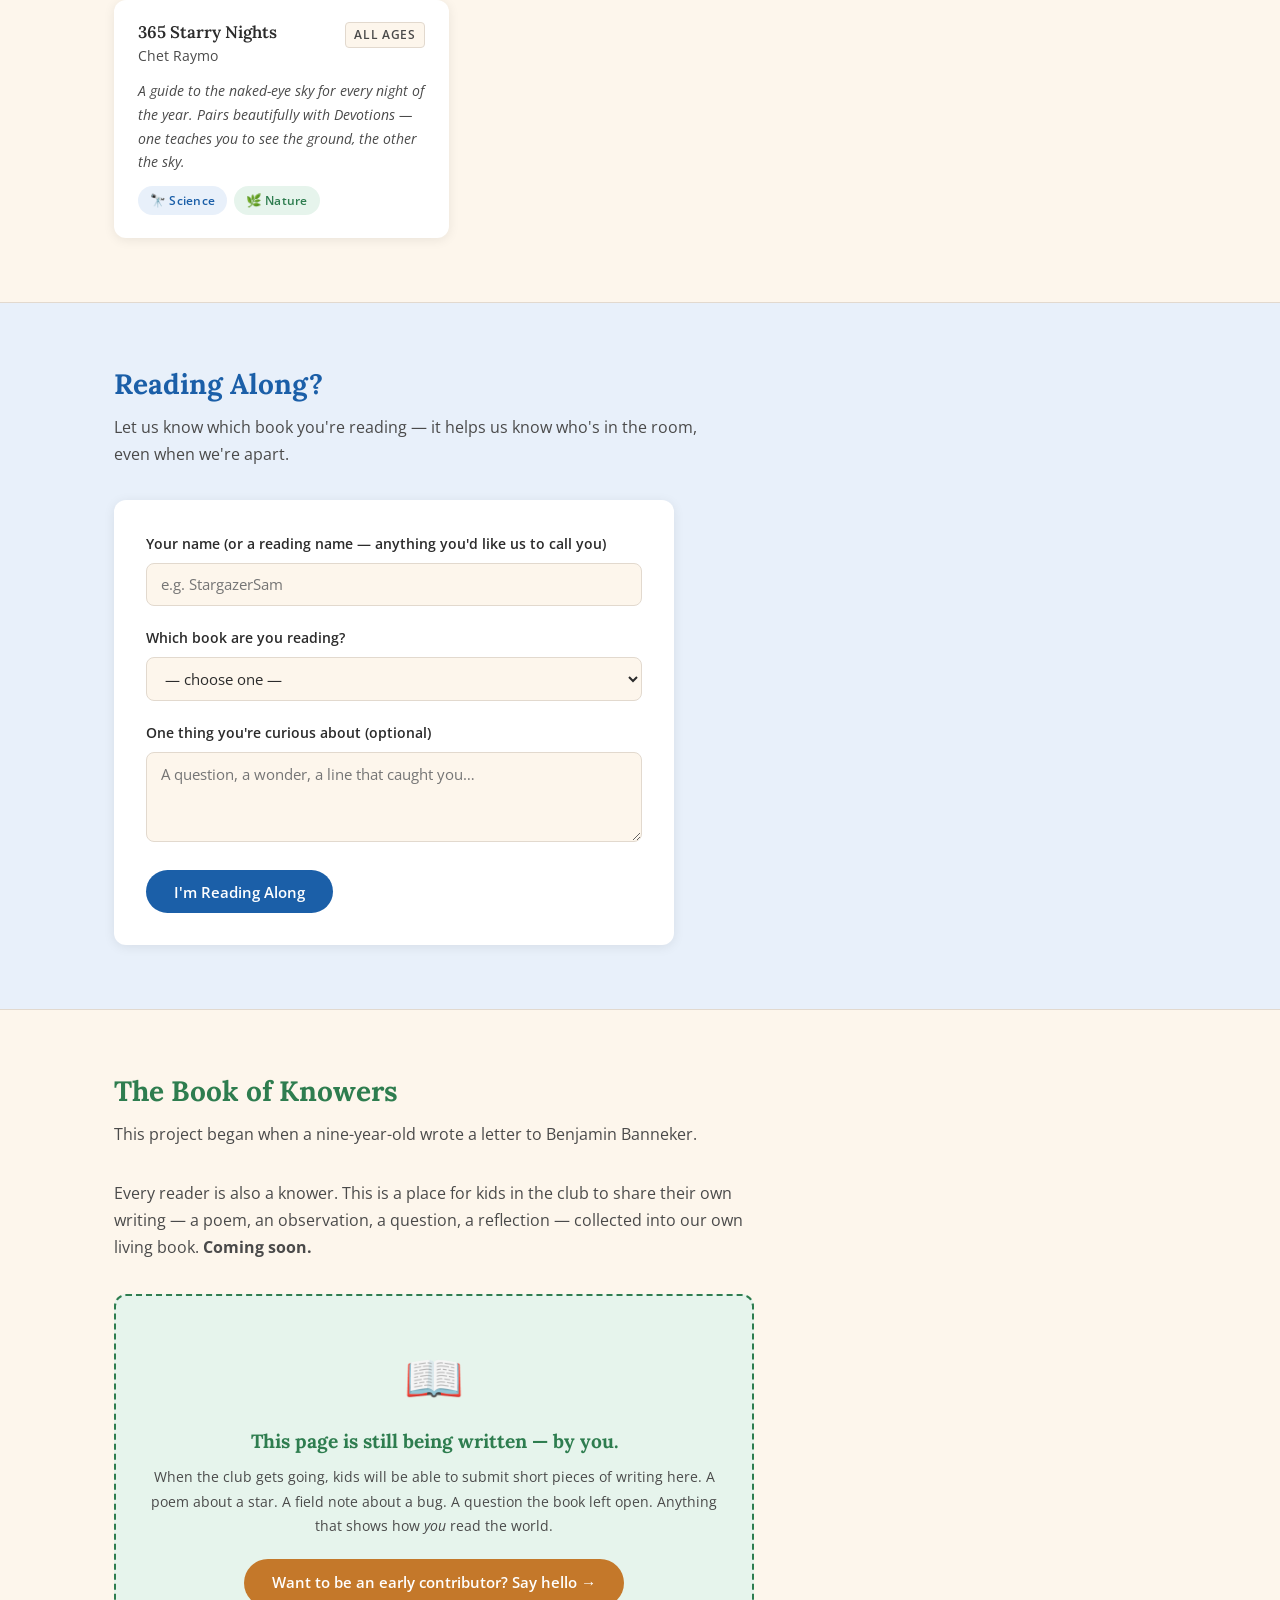
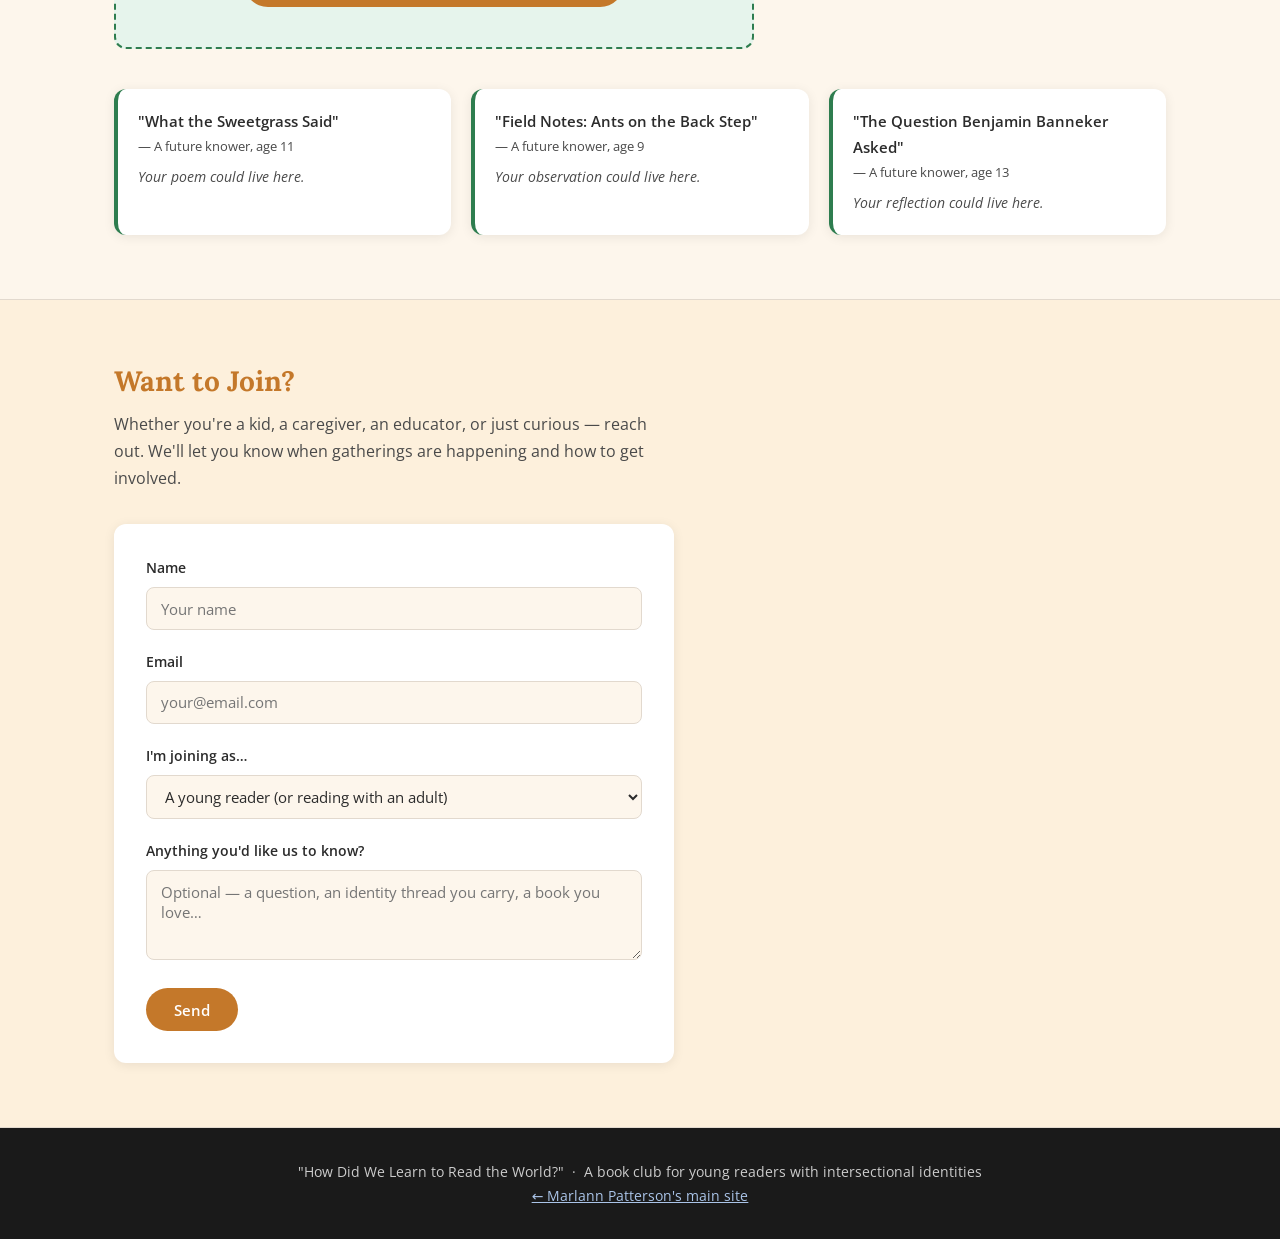
==== commit 195ac1f3: "Update book club page with reader edits - Add Pashmina: A Graphic Novel (Chanani) as its own card - " ====
--- a/bookclub.html
+++ b/bookclub.html
@@ -439,7 +439,7 @@
     <div class="about-grid">
       <div class="about-card">
         <h3>Who It's For</h3>
-        <p>Young readers (roughly ages 8–18) who hold multiple, layered identities and want a community that sees all of them.</p>
+        <p>Young readers (ages 8 and up) who hold multiple, layered identities and want a community that sees all of them.</p>
       </div>
       <div class="about-card">
         <h3>How It Works</h3>
@@ -514,6 +514,20 @@
       <article class="book-card" data-threads="myth">
         <div class="book-header">
           <div>
+            <div class="book-title">In the Beginning: Creation Stories from Around the World</div>
+            <div class="book-author">Virginia Hamilton</div>
+          </div>
+          <span class="level-badge">Middle Grade</span>
+        </div>
+        <p class="book-note">Twenty-five creation myths from cultures across the globe, gathered by a National Book Award–winning Black author. A reminder that every people has looked at the sky and asked: how did we begin?</p>
+        <div class="book-tags">
+          <span class="tag tag-myth">🌍 Mythology</span>
+        </div>
+      </article>
+
+      <article class="book-card" data-threads="myth">
+        <div class="book-header">
+          <div>
             <div class="book-title">D'Aulaires' Book of Greek Myths</div>
             <div class="book-author">Ingri &amp; Edgar Parin d'Aulaire</div>
           </div>
@@ -710,6 +724,21 @@
         </div>
         <p class="book-note">A graphic novel about a boy in a family of witches who wants to do magic, not shapeshifting. Gentle, brave, and deeply affirming of gender nonconformity.</p>
         <div class="book-tags">
+          <span class="tag tag-justice">✊ Identity &amp; Justice</span>
+        </div>
+      </article>
+
+      <article class="book-card" data-threads="myth justice">
+        <div class="book-header">
+          <div>
+            <div class="book-title">Pashmina: A Graphic Novel</div>
+            <div class="book-author">Nidhi Chanani</div>
+          </div>
+          <span class="level-badge">Middle Grade</span>
+        </div>
+        <p class="book-note">An Indian-American girl finds a magical pashmina that opens a gateway to a mythical India she has never known. A gorgeous graphic novel about belonging to two worlds at once.</p>
+        <div class="book-tags">
+          <span class="tag tag-myth">🌍 Mythology</span>
           <span class="tag tag-justice">✊ Identity &amp; Justice</span>
         </div>
       </article>
@@ -796,6 +825,7 @@
             <option value="">— choose one —</option>
             <option>The Kane Chronicles (Riordan)</option>
             <option>Norse Mythology (Gaiman)</option>
+            <option>In the Beginning: Creation Stories from Around the World (Hamilton)</option>
             <option>D'Aulaires' Book of Greek Myths</option>
             <option>Astrophysics for People in a Hurry (Tyson)</option>
             <option>Hidden Figures — Young Readers' Edition (Shetterly)</option>
@@ -810,6 +840,7 @@
             <option>Out of Wonder (Kwame Alexander)</option>
             <option>Stamped: Racism, Antiracism, and You (Reynolds &amp; Kendi)</option>
             <option>The Witch Boy (Ostertag)</option>
+            <option>Pashmina: A Graphic Novel (Chanani)</option>
             <option>Kin (Tayari Jones)</option>
             <option>Benjamin Banneker (Cerami)</option>
             <option>Astrological Ages and the Galactic Center (Ensworth)</option>
@@ -831,6 +862,9 @@
 <section id="knowers">
   <div class="container">
     <h2>The Book of Knowers</h2>
+    <p class="knowers-intro">
+      This project began when a nine-year-old wrote a letter to Benjamin Banneker.
+    </p>
     <p class="knowers-intro">
       Every reader is also a knower. This is a place for kids in the club to share their own writing —
       a poem, an observation, a question, a reflection — collected into our own living book.
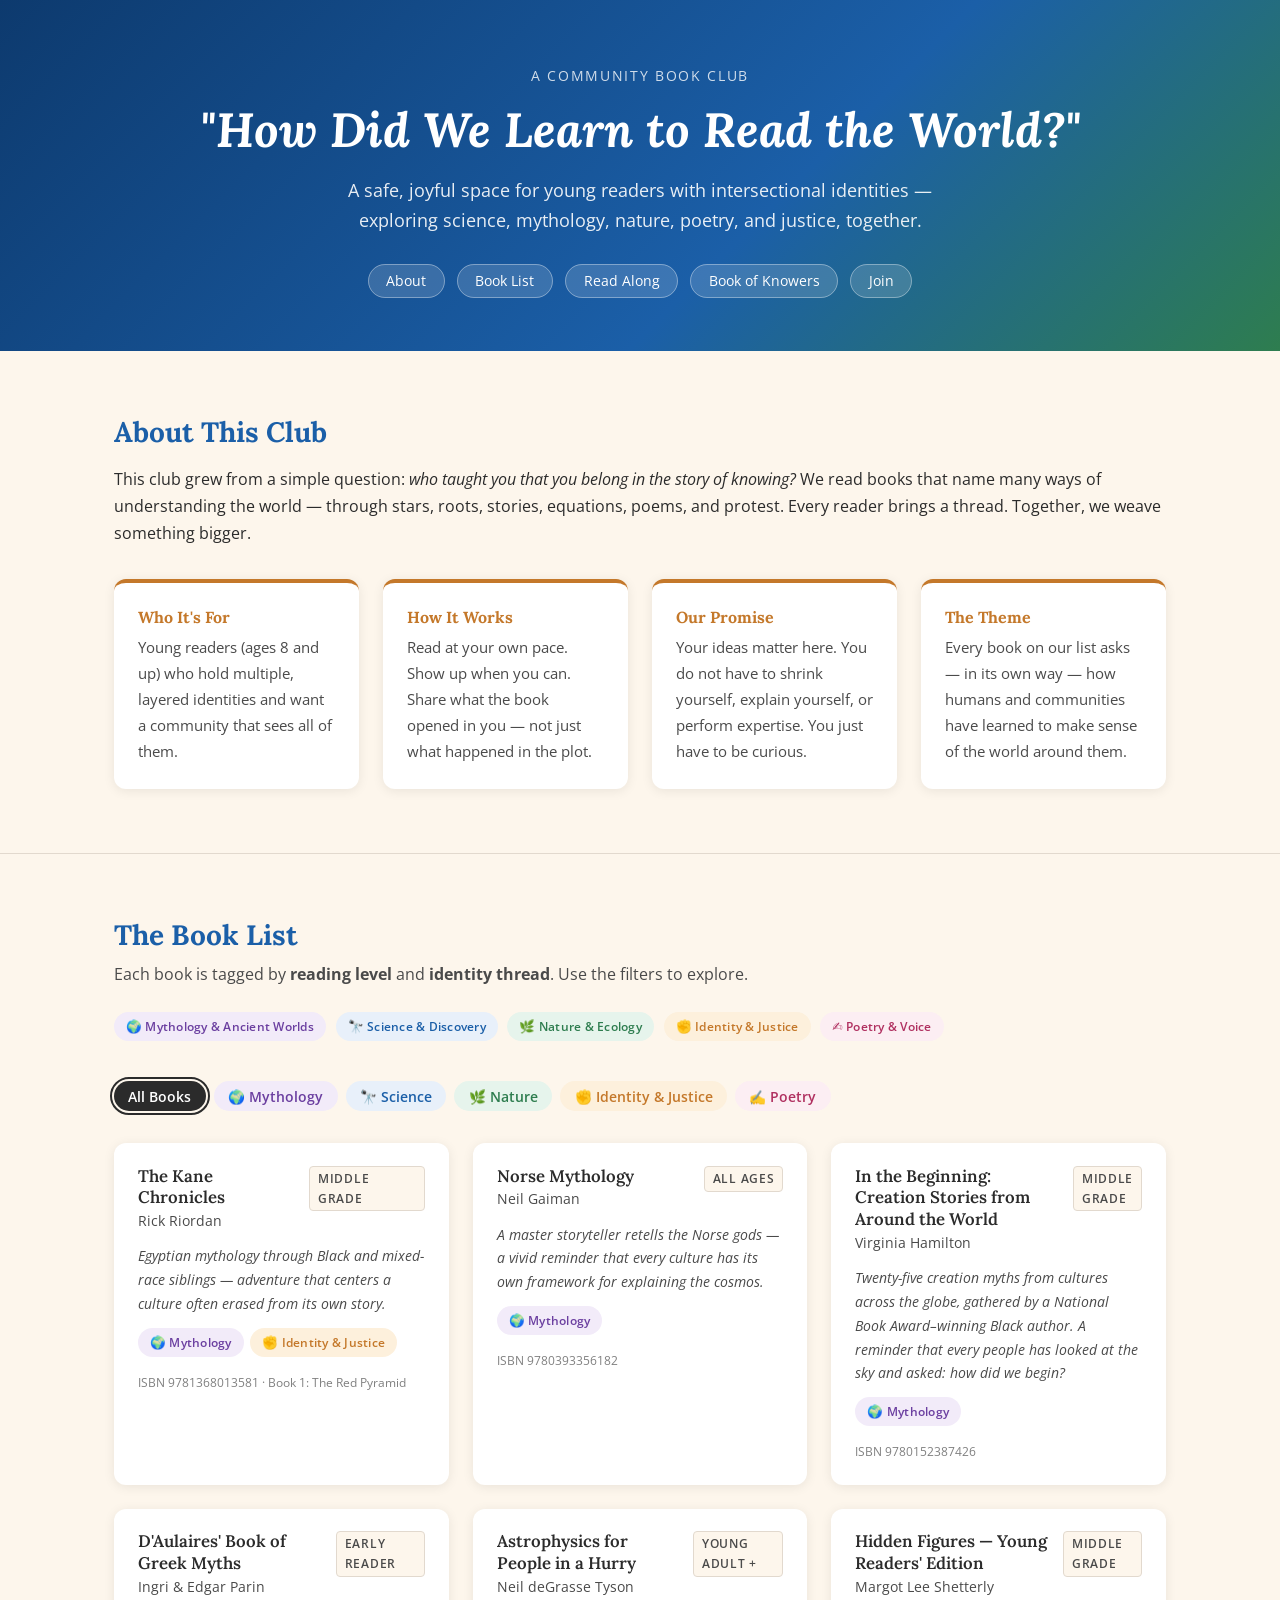
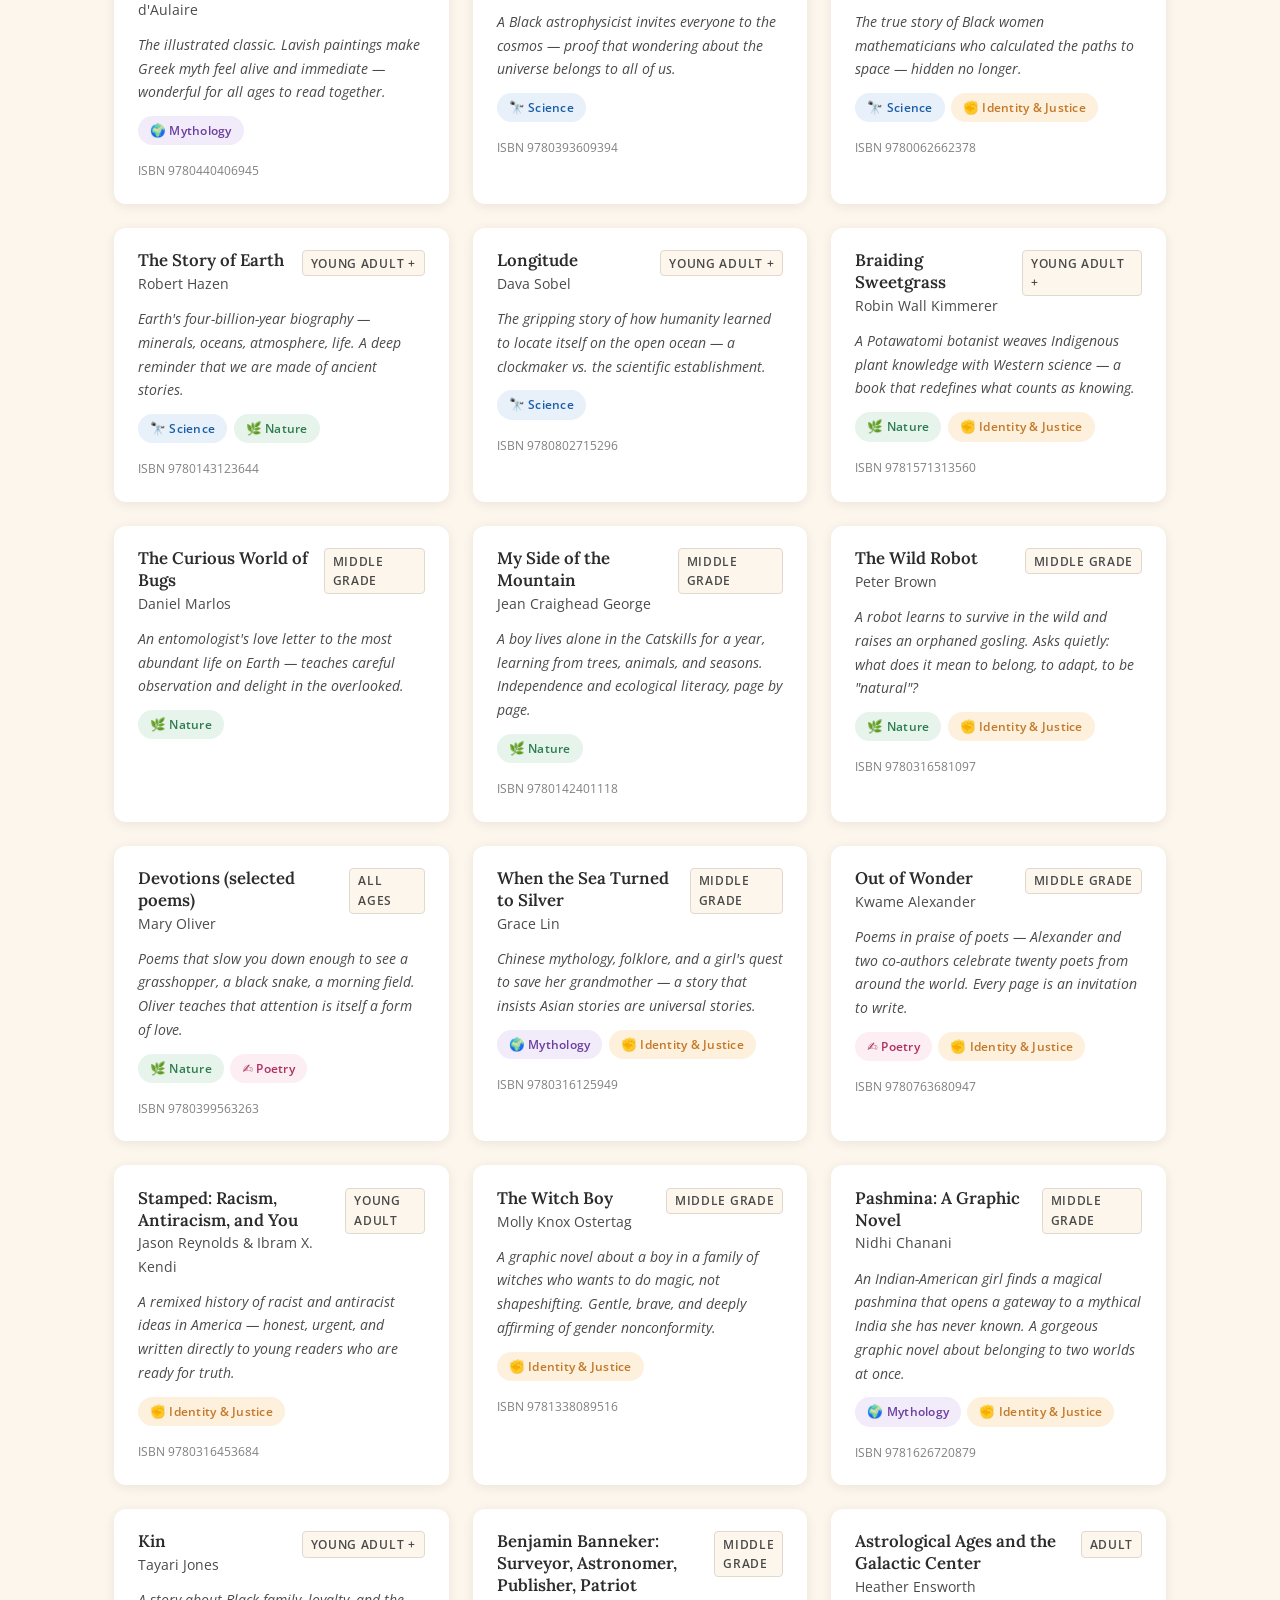
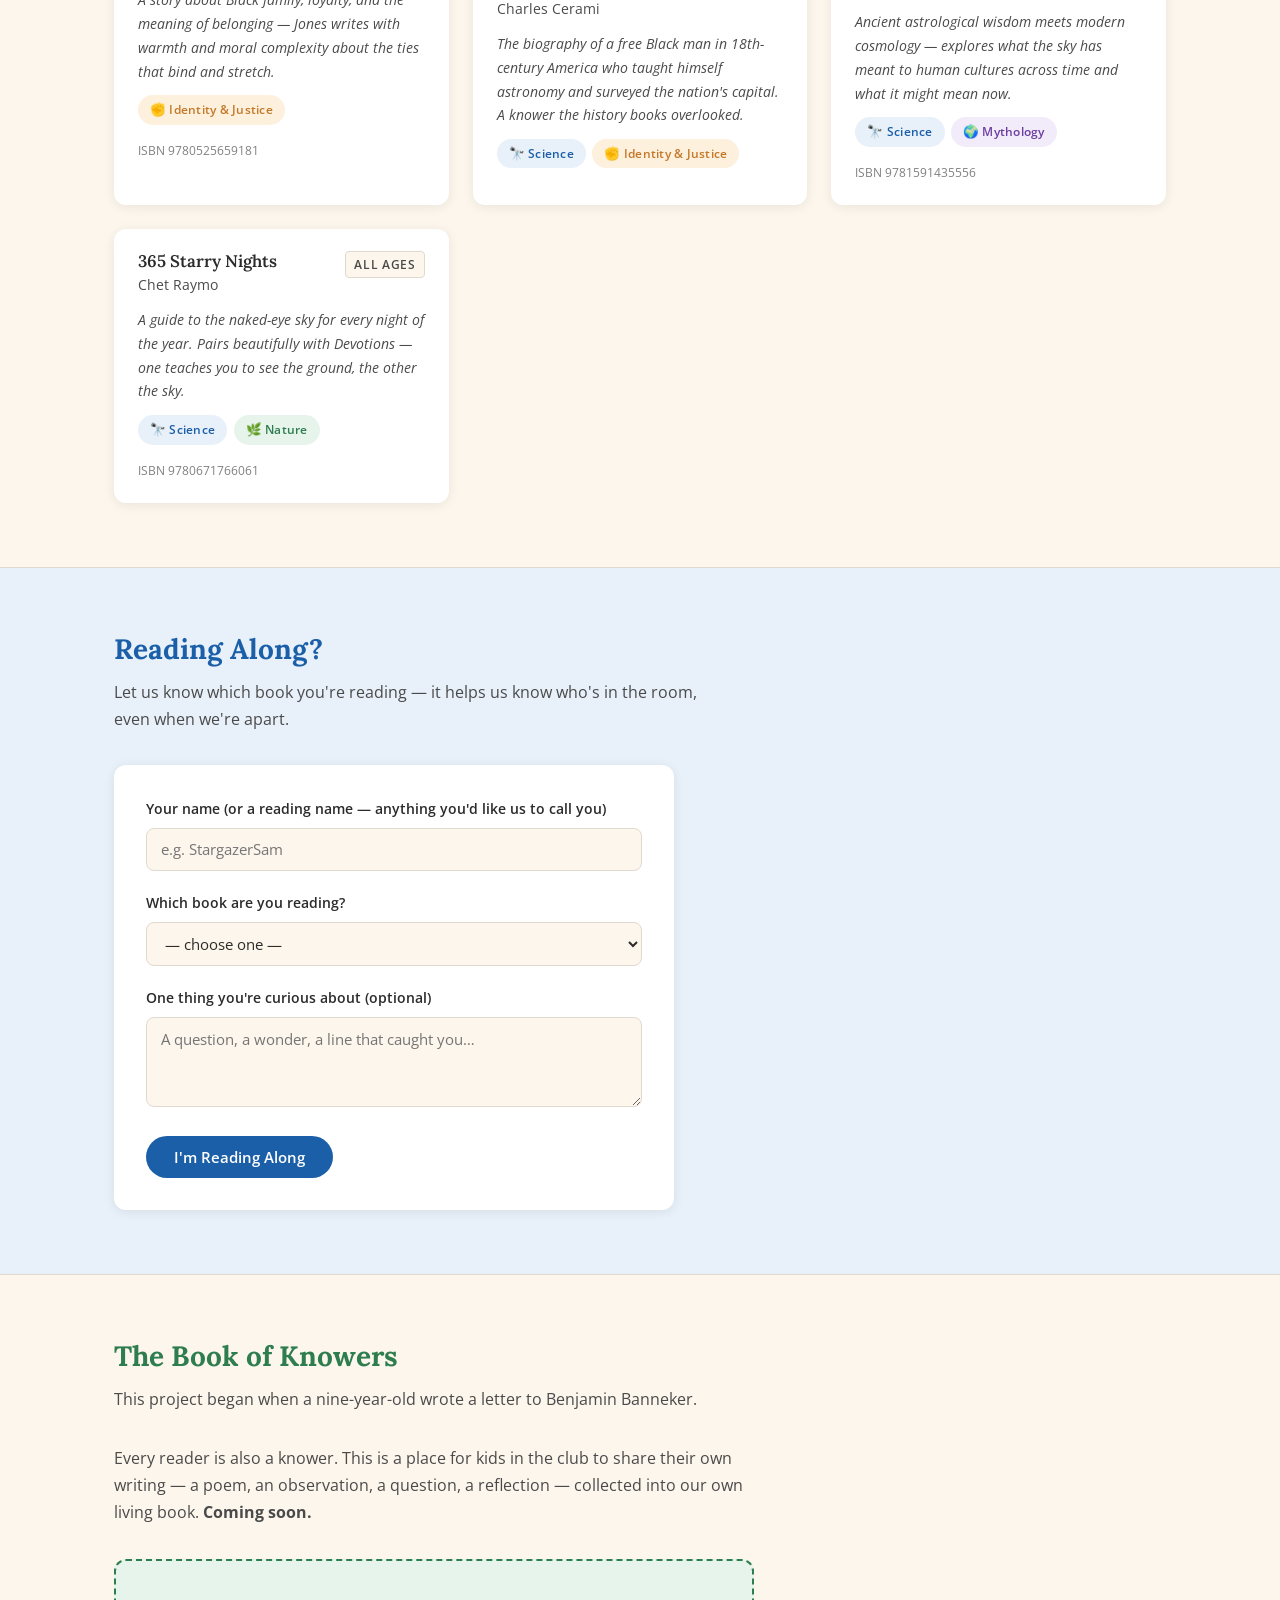
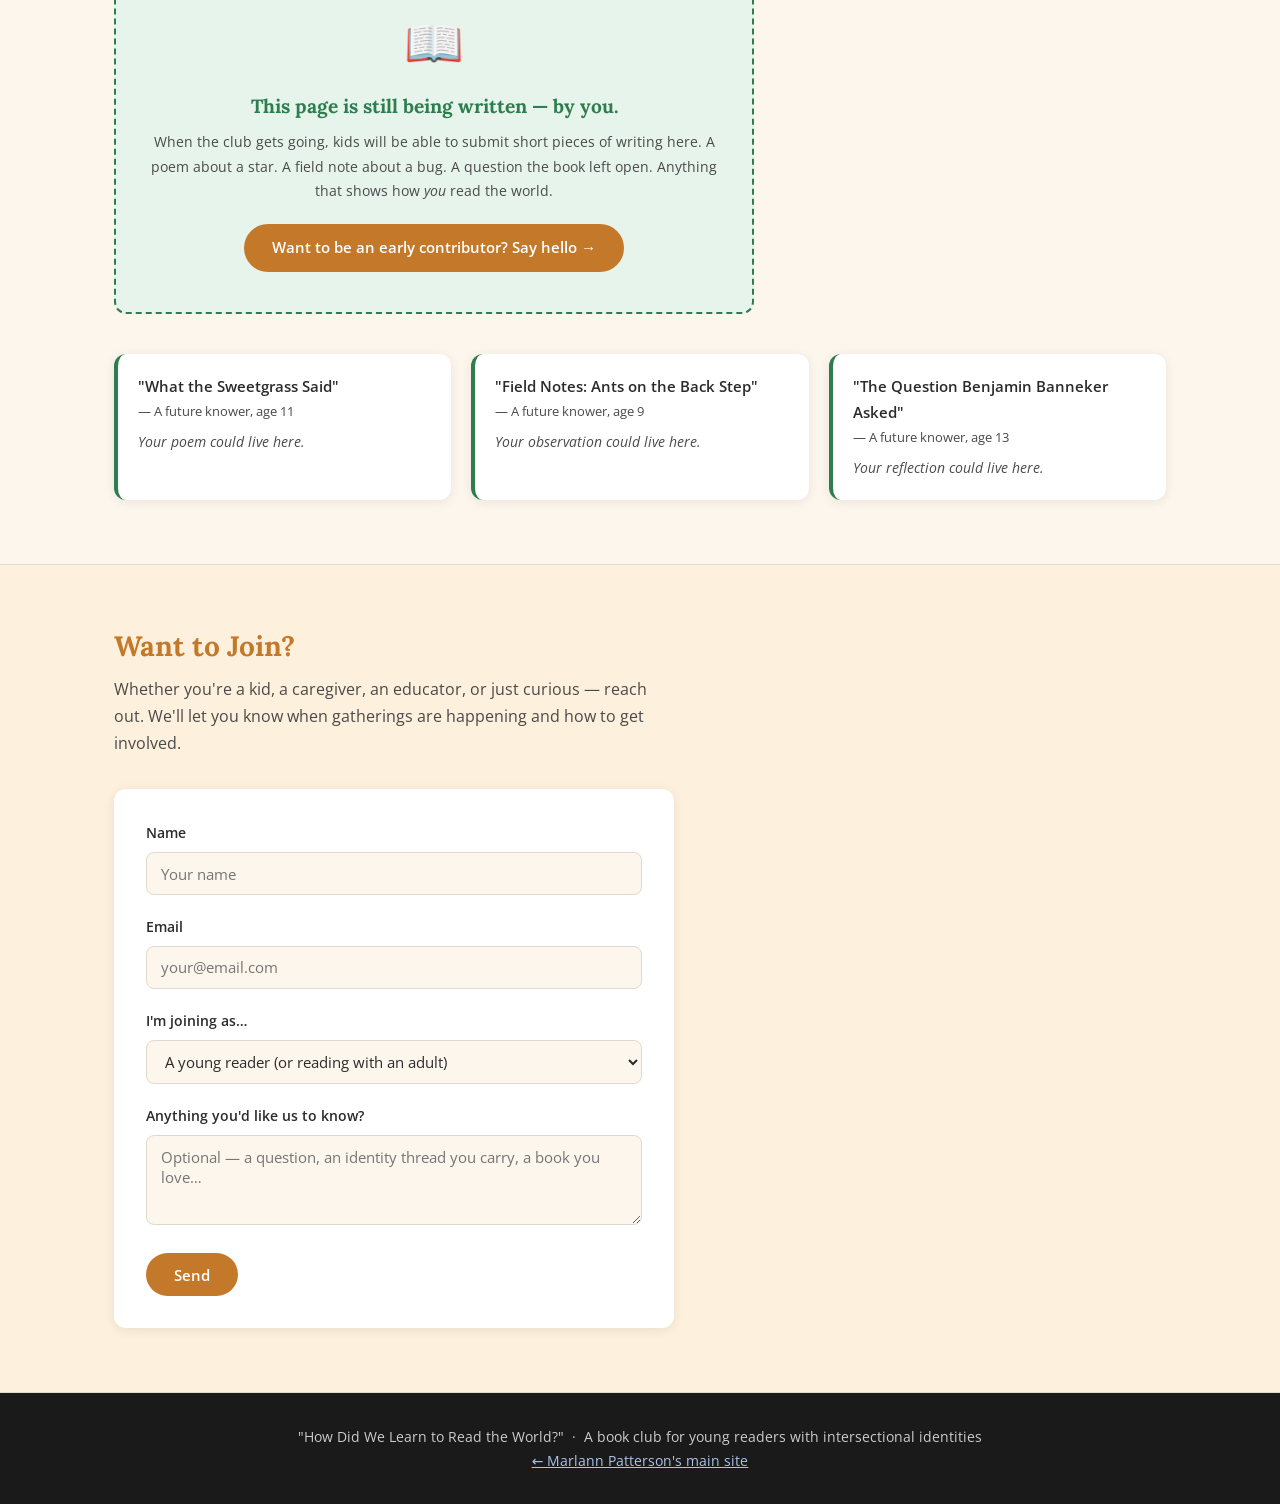
==== commit 18e09570: "Add verified ISBNs to all book cards ISBNs sourced from Penguin Random House, W.W. Norton, Milkweed " ====
--- a/bookclub.html
+++ b/bookclub.html
@@ -397,6 +397,13 @@
     }
     footer a { color: #aac4e8; }
 
+    .book-isbn {
+      font-size: .73rem;
+      color: var(--ink-soft);
+      opacity: .7;
+      padding-top: .25rem;
+      font-family: 'Open Sans', sans-serif;
+    }
     /* ── Responsive ──────────────────────────────────── */
     @media (max-width: 600px) {
       section { padding: 2.5rem 0; }
@@ -495,6 +502,8 @@
           <span class="tag tag-myth">🌍 Mythology</span>
           <span class="tag tag-justice">✊ Identity &amp; Justice</span>
         </div>
+      
+        <div class="book-isbn">ISBN 9781368013581 · Book 1: The Red Pyramid</div>
       </article>
 
       <article class="book-card" data-threads="myth">
@@ -509,6 +518,8 @@
         <div class="book-tags">
           <span class="tag tag-myth">🌍 Mythology</span>
         </div>
+      
+        <div class="book-isbn">ISBN 9780393356182</div>
       </article>
 
       <article class="book-card" data-threads="myth">
@@ -523,6 +534,8 @@
         <div class="book-tags">
           <span class="tag tag-myth">🌍 Mythology</span>
         </div>
+      
+        <div class="book-isbn">ISBN 9780152387426</div>
       </article>
 
       <article class="book-card" data-threads="myth">
@@ -537,6 +550,8 @@
         <div class="book-tags">
           <span class="tag tag-myth">🌍 Mythology</span>
         </div>
+      
+        <div class="book-isbn">ISBN 9780440406945</div>
       </article>
 
       <article class="book-card" data-threads="science">
@@ -551,6 +566,8 @@
         <div class="book-tags">
           <span class="tag tag-science">🔭 Science</span>
         </div>
+      
+        <div class="book-isbn">ISBN 9780393609394</div>
       </article>
 
       <article class="book-card" data-threads="science justice">
@@ -566,6 +583,7 @@
           <span class="tag tag-science">🔭 Science</span>
           <span class="tag tag-justice">✊ Identity &amp; Justice</span>
         </div>
+        <div class="book-isbn">ISBN 9780062662378</div>
       </article>
 
       <article class="book-card" data-threads="science nature">
@@ -581,6 +599,8 @@
           <span class="tag tag-science">🔭 Science</span>
           <span class="tag tag-nature">🌿 Nature</span>
         </div>
+      
+        <div class="book-isbn">ISBN 9780143123644</div>
       </article>
 
       <article class="book-card" data-threads="science">
@@ -595,6 +615,8 @@
         <div class="book-tags">
           <span class="tag tag-science">🔭 Science</span>
         </div>
+      
+        <div class="book-isbn">ISBN 9780802715296</div>
       </article>
 
       <article class="book-card" data-threads="nature justice">
@@ -610,6 +632,8 @@
           <span class="tag tag-nature">🌿 Nature</span>
           <span class="tag tag-justice">✊ Identity &amp; Justice</span>
         </div>
+      
+        <div class="book-isbn">ISBN 9781571313560</div>
       </article>
 
       <article class="book-card" data-threads="nature">
@@ -638,6 +662,8 @@
         <div class="book-tags">
           <span class="tag tag-nature">🌿 Nature</span>
         </div>
+      
+        <div class="book-isbn">ISBN 9780142401118</div>
       </article>
 
       <article class="book-card" data-threads="nature justice">
@@ -653,6 +679,8 @@
           <span class="tag tag-nature">🌿 Nature</span>
           <span class="tag tag-justice">✊ Identity &amp; Justice</span>
         </div>
+      
+        <div class="book-isbn">ISBN 9780316581097</div>
       </article>
 
       <article class="book-card" data-threads="nature poetry">
@@ -668,6 +696,8 @@
           <span class="tag tag-nature">🌿 Nature</span>
           <span class="tag tag-poetry">✍️ Poetry</span>
         </div>
+      
+        <div class="book-isbn">ISBN 9780399563263</div>
       </article>
 
       <article class="book-card" data-threads="myth justice">
@@ -683,6 +713,8 @@
           <span class="tag tag-myth">🌍 Mythology</span>
           <span class="tag tag-justice">✊ Identity &amp; Justice</span>
         </div>
+      
+        <div class="book-isbn">ISBN 9780316125949</div>
       </article>
 
       <article class="book-card" data-threads="poetry justice">
@@ -698,6 +730,8 @@
           <span class="tag tag-poetry">✍️ Poetry</span>
           <span class="tag tag-justice">✊ Identity &amp; Justice</span>
         </div>
+      
+        <div class="book-isbn">ISBN 9780763680947</div>
       </article>
 
       <article class="book-card" data-threads="justice">
@@ -712,6 +746,8 @@
         <div class="book-tags">
           <span class="tag tag-justice">✊ Identity &amp; Justice</span>
         </div>
+      
+        <div class="book-isbn">ISBN 9780316453684</div>
       </article>
 
       <article class="book-card" data-threads="justice">
@@ -726,6 +762,8 @@
         <div class="book-tags">
           <span class="tag tag-justice">✊ Identity &amp; Justice</span>
         </div>
+      
+        <div class="book-isbn">ISBN 9781338089516</div>
       </article>
 
       <article class="book-card" data-threads="myth justice">
@@ -741,6 +779,8 @@
           <span class="tag tag-myth">🌍 Mythology</span>
           <span class="tag tag-justice">✊ Identity &amp; Justice</span>
         </div>
+      
+        <div class="book-isbn">ISBN 9781626720879</div>
       </article>
 
       <article class="book-card" data-threads="justice">
@@ -755,6 +795,8 @@
         <div class="book-tags">
           <span class="tag tag-justice">✊ Identity &amp; Justice</span>
         </div>
+      
+        <div class="book-isbn">ISBN 9780525659181</div>
       </article>
 
       <article class="book-card" data-threads="science justice">
@@ -785,6 +827,8 @@
           <span class="tag tag-science">🔭 Science</span>
           <span class="tag tag-myth">🌍 Mythology</span>
         </div>
+      
+        <div class="book-isbn">ISBN 9781591435556</div>
       </article>
 
       <article class="book-card" data-threads="science nature">
@@ -800,6 +844,8 @@
           <span class="tag tag-science">🔭 Science</span>
           <span class="tag tag-nature">🌿 Nature</span>
         </div>
+      
+        <div class="book-isbn">ISBN 9780671766061</div>
       </article>
 
     </div><!-- /book-grid -->
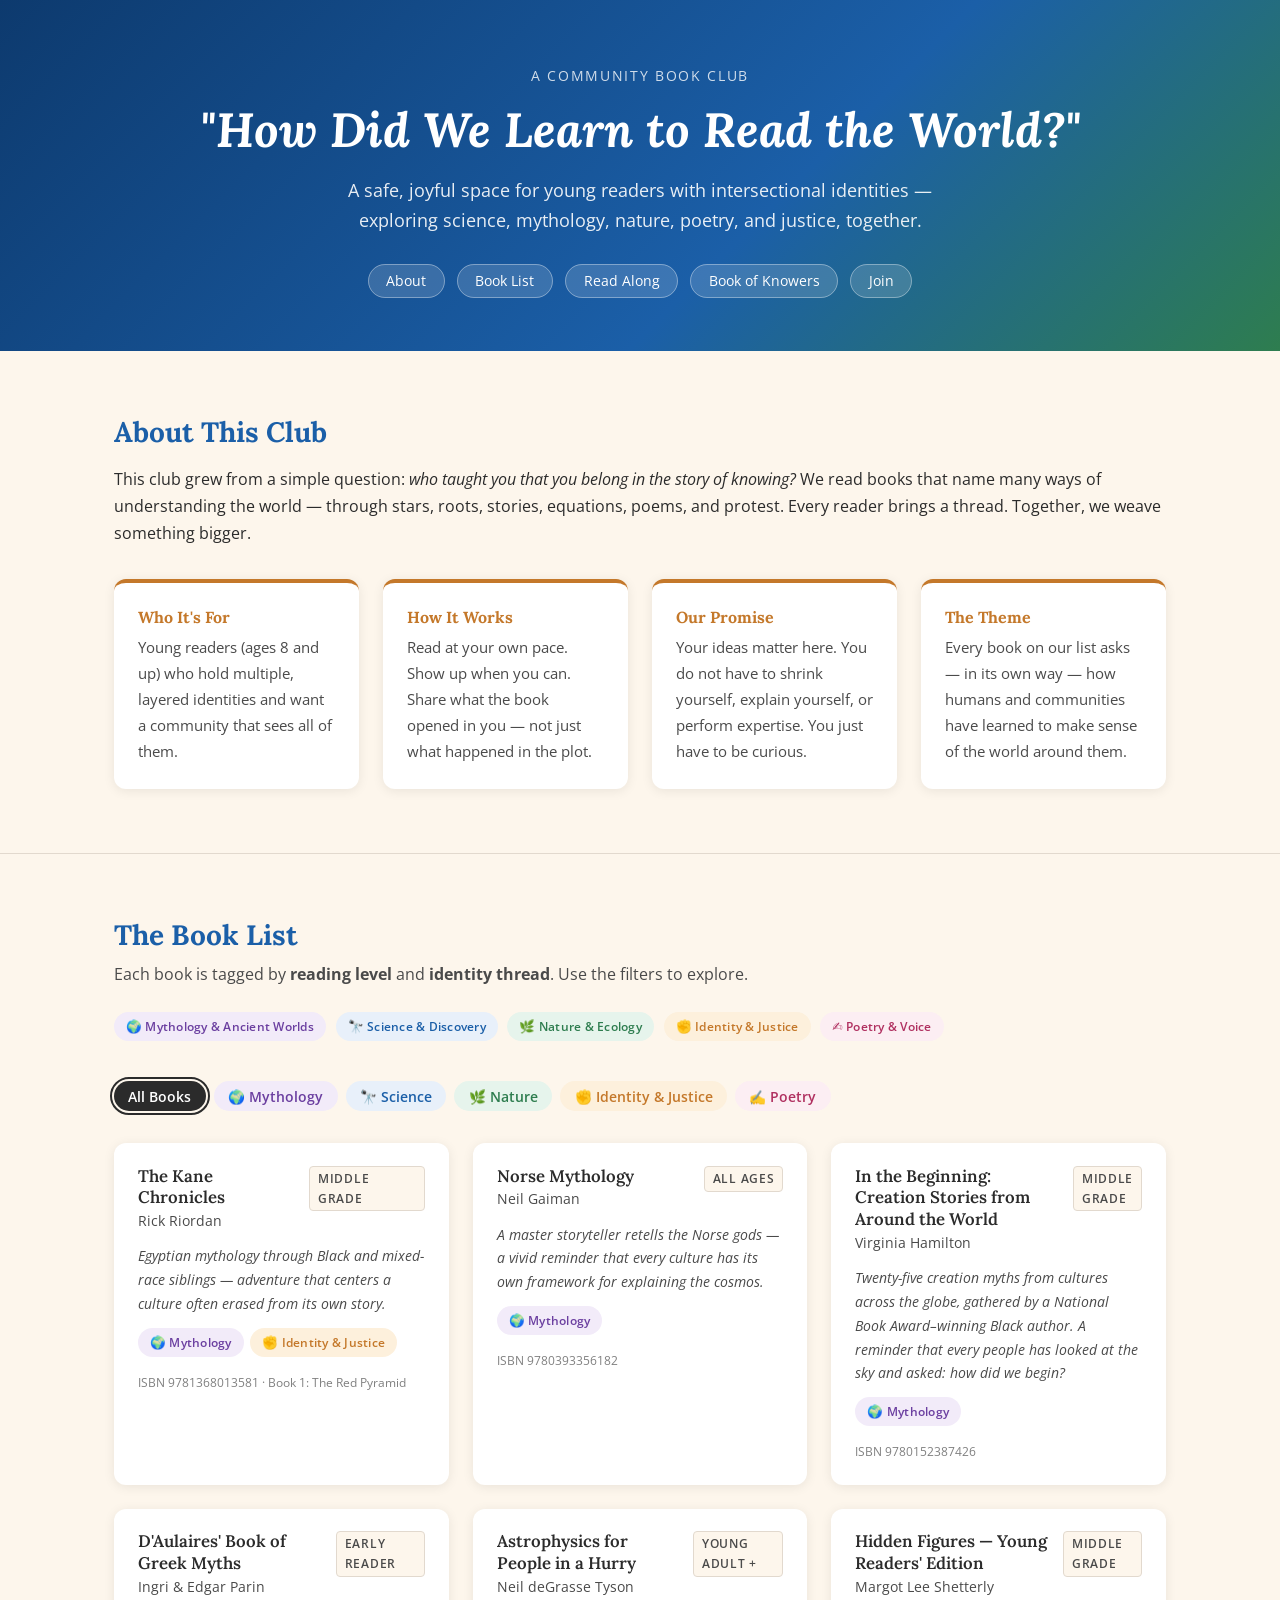
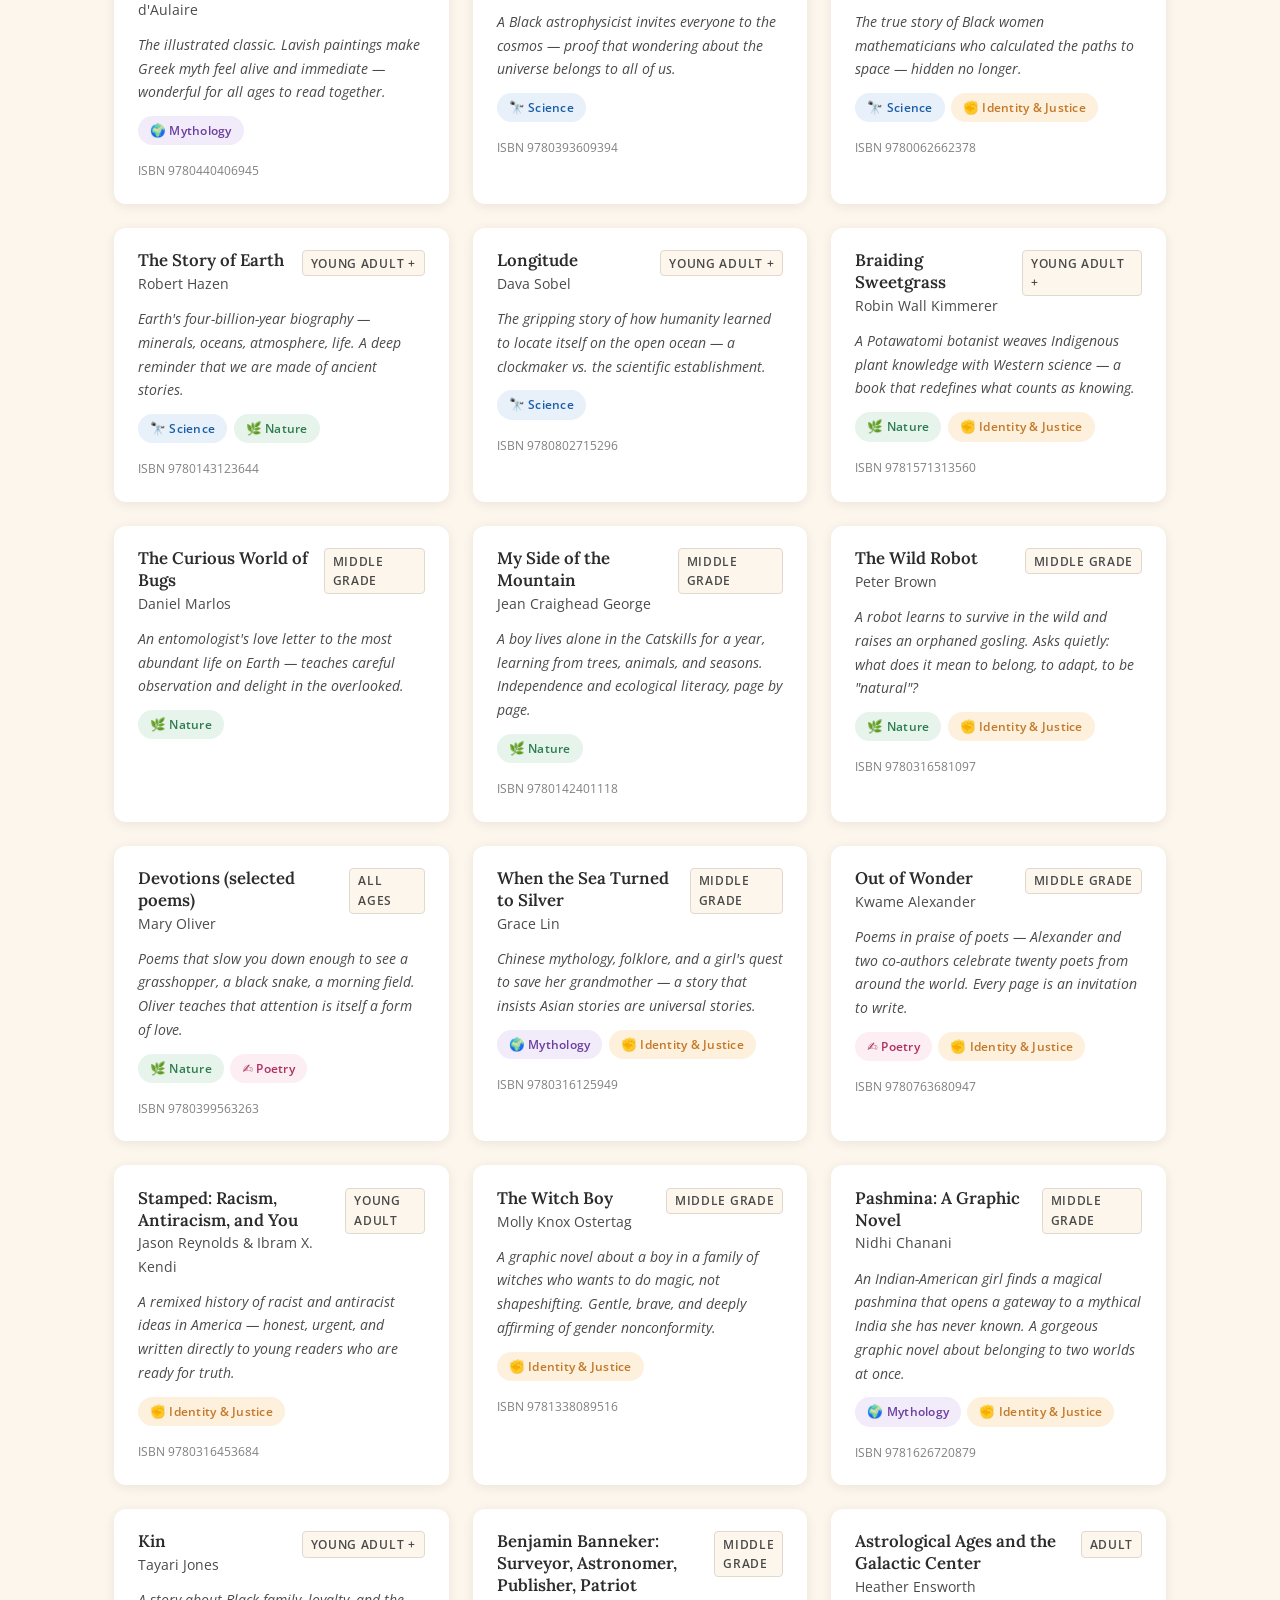
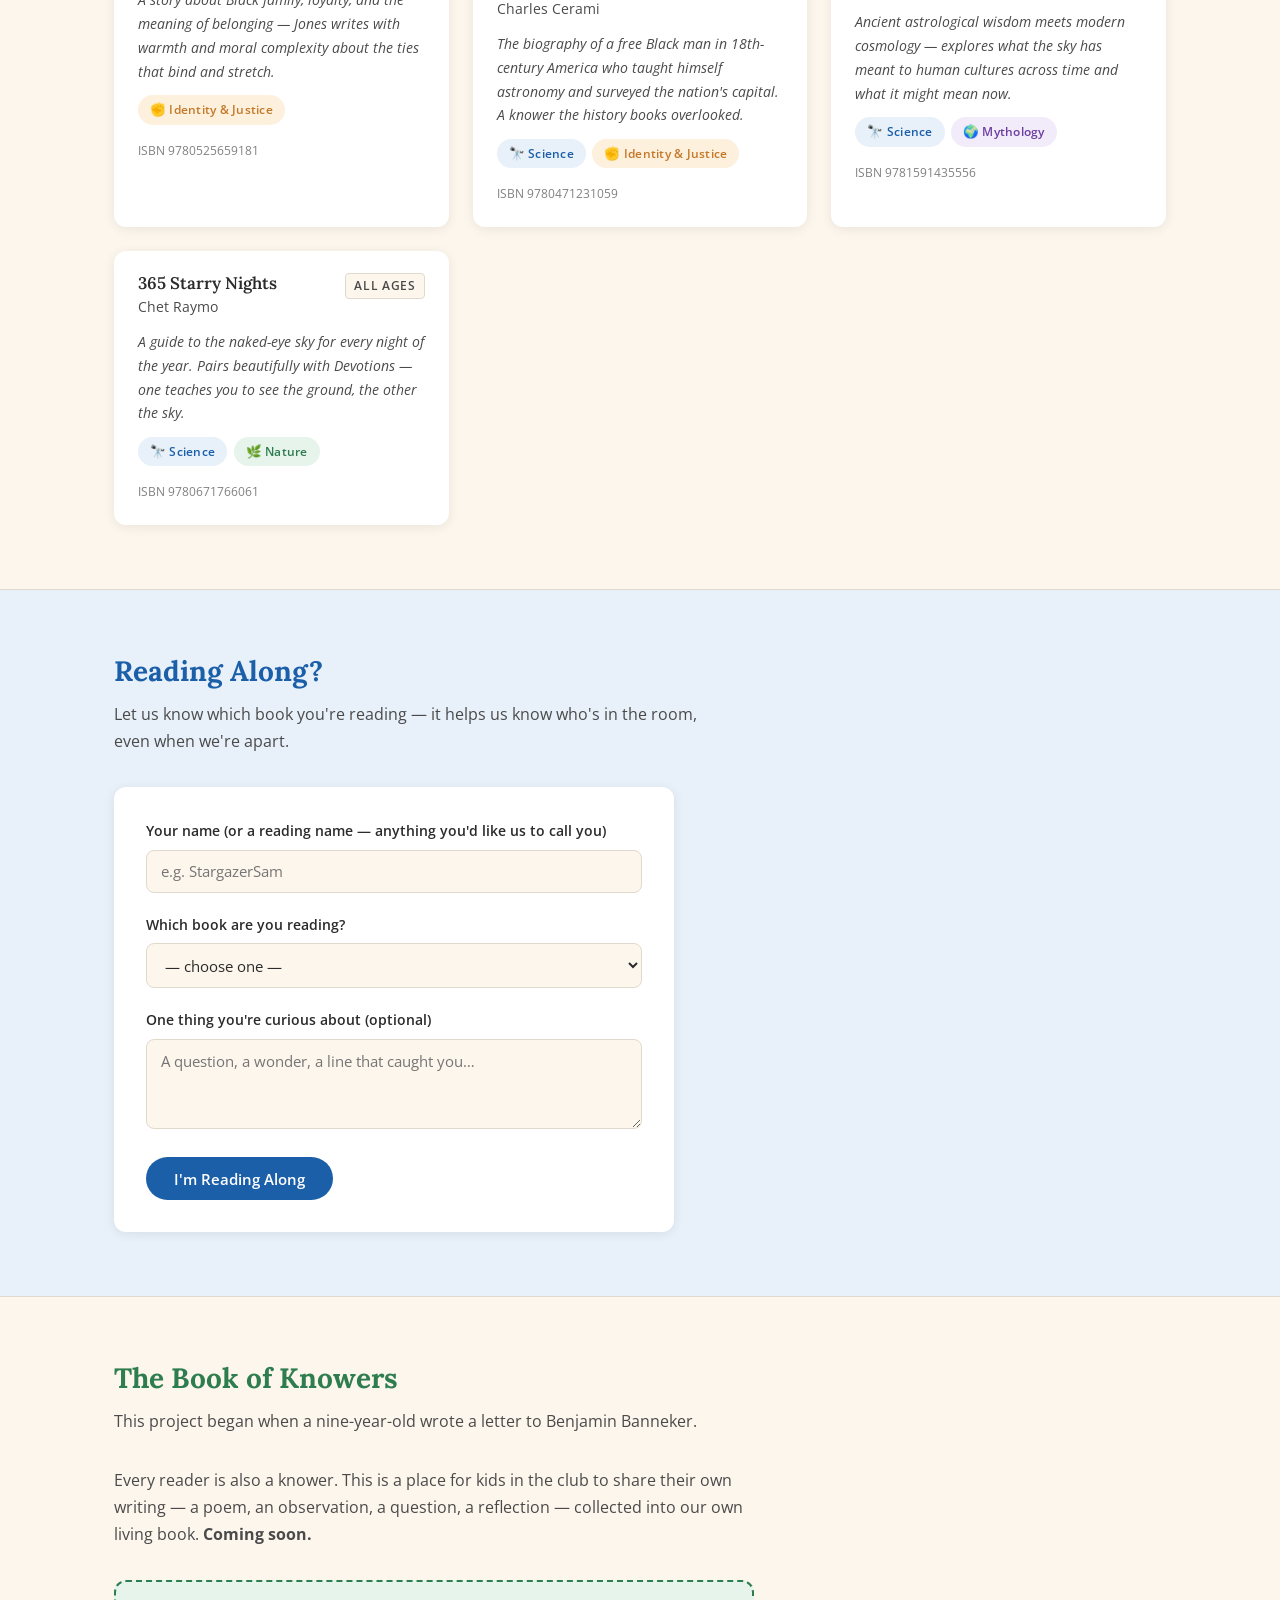
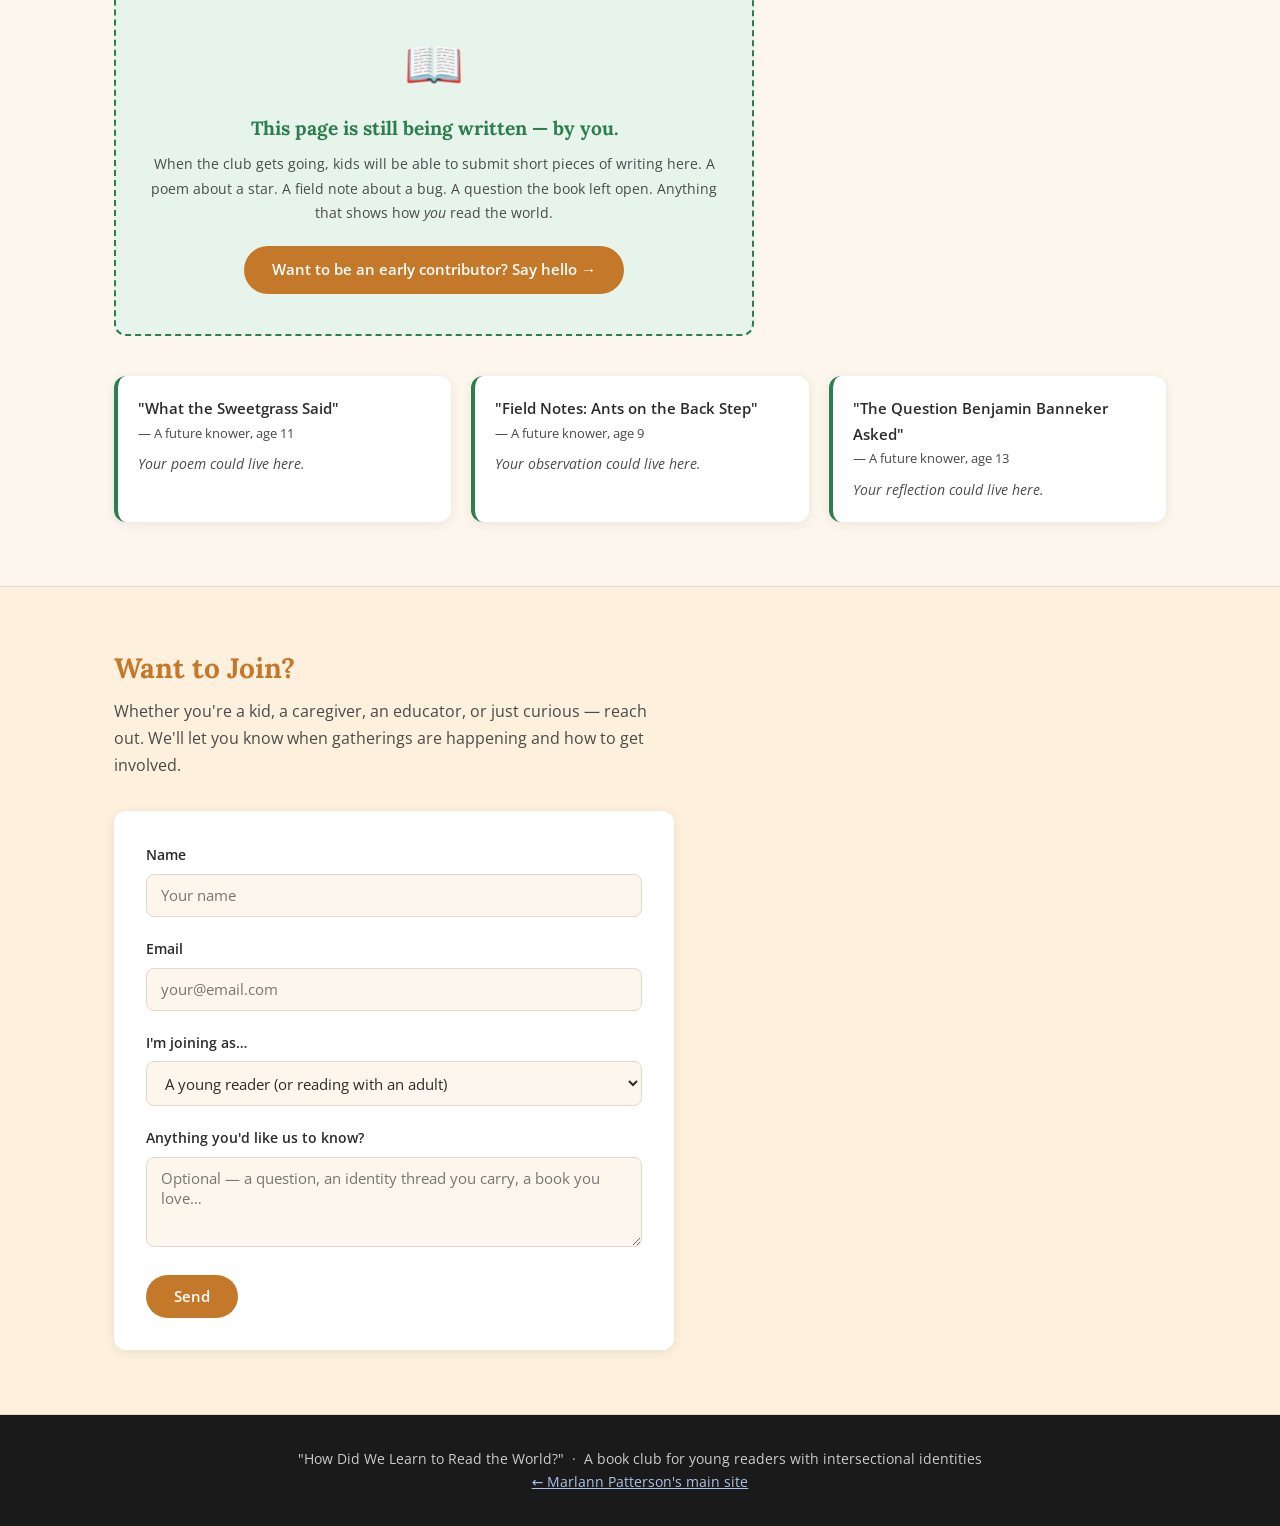
==== commit aaa4d617: "Add ISBN for Benjamin Banneker (Cerami) — 9780471231059 Print ISBN from Wiley confirmed via WorldCat" ====
--- a/bookclub.html
+++ b/bookclub.html
@@ -812,6 +812,7 @@
           <span class="tag tag-science">🔭 Science</span>
           <span class="tag tag-justice">✊ Identity &amp; Justice</span>
         </div>
+        <div class="book-isbn">ISBN 9780471231059</div>
       </article>
 
       <article class="book-card" data-threads="science myth">
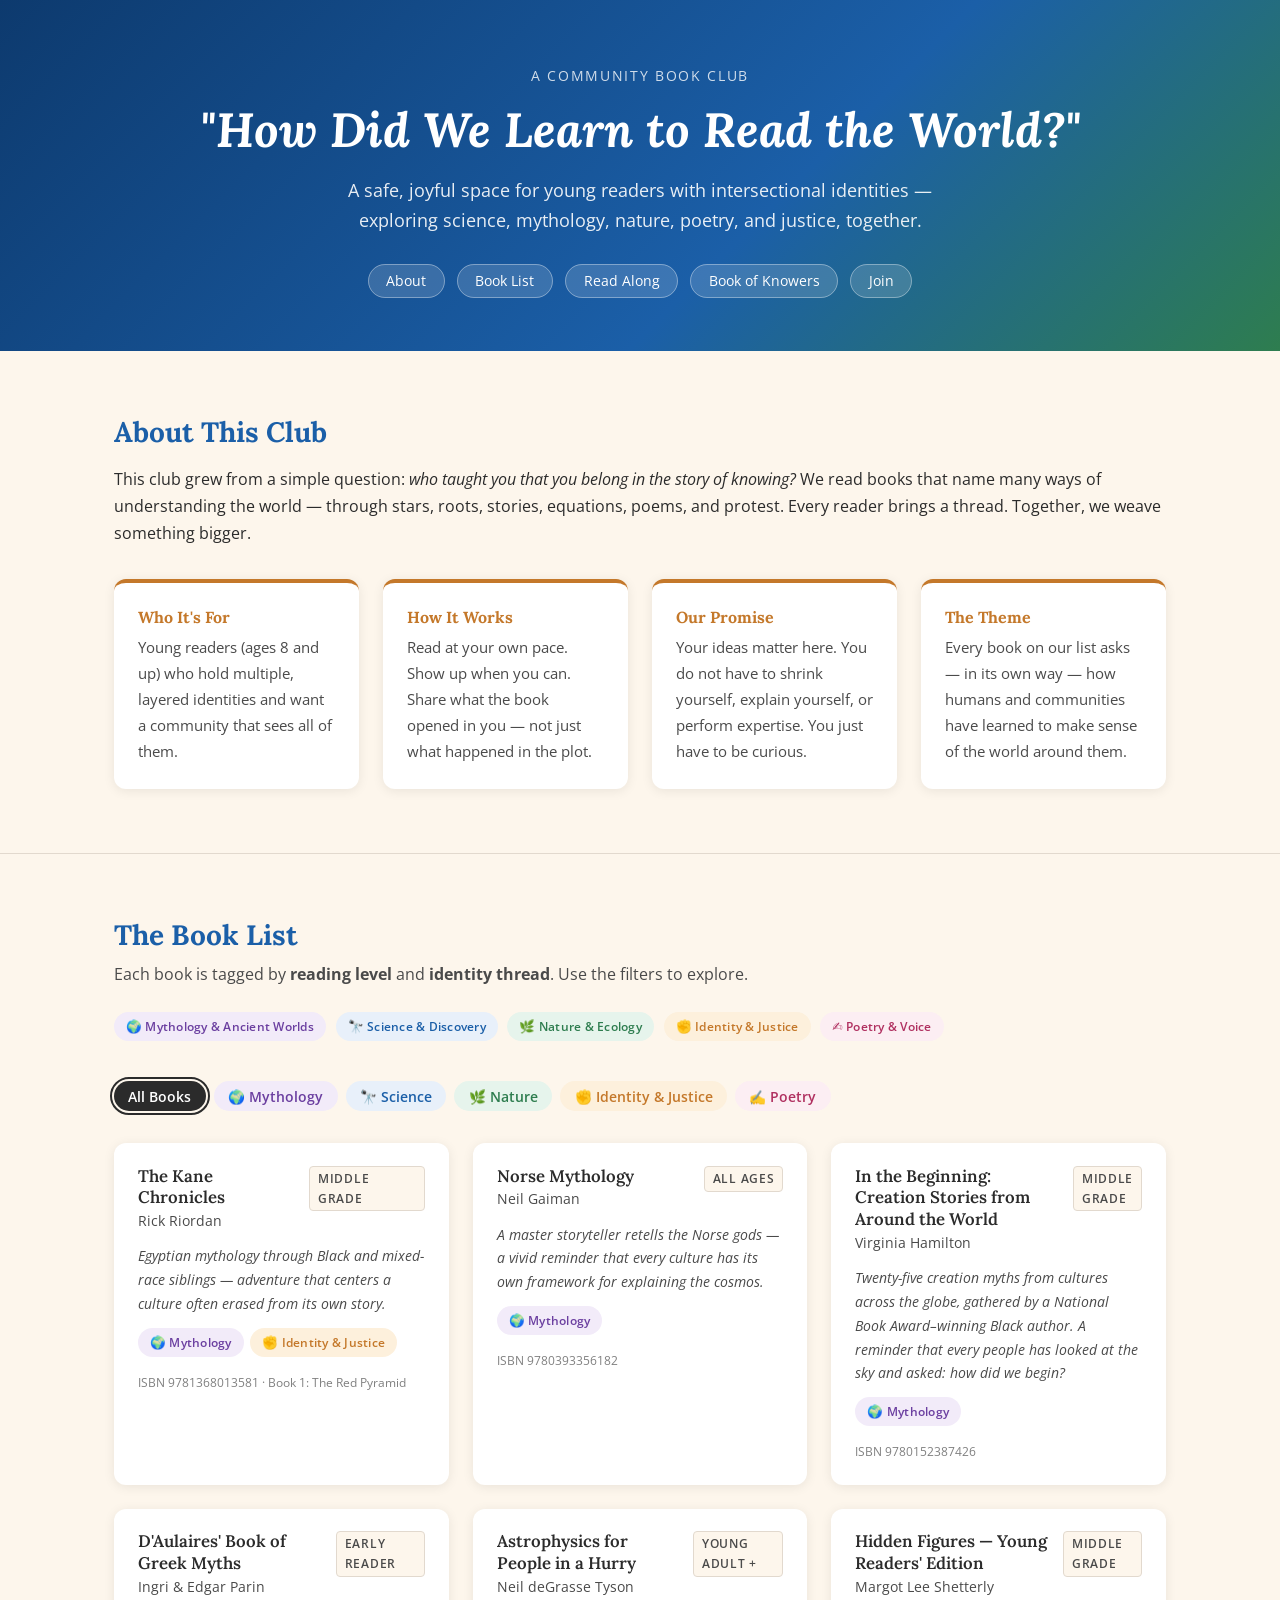
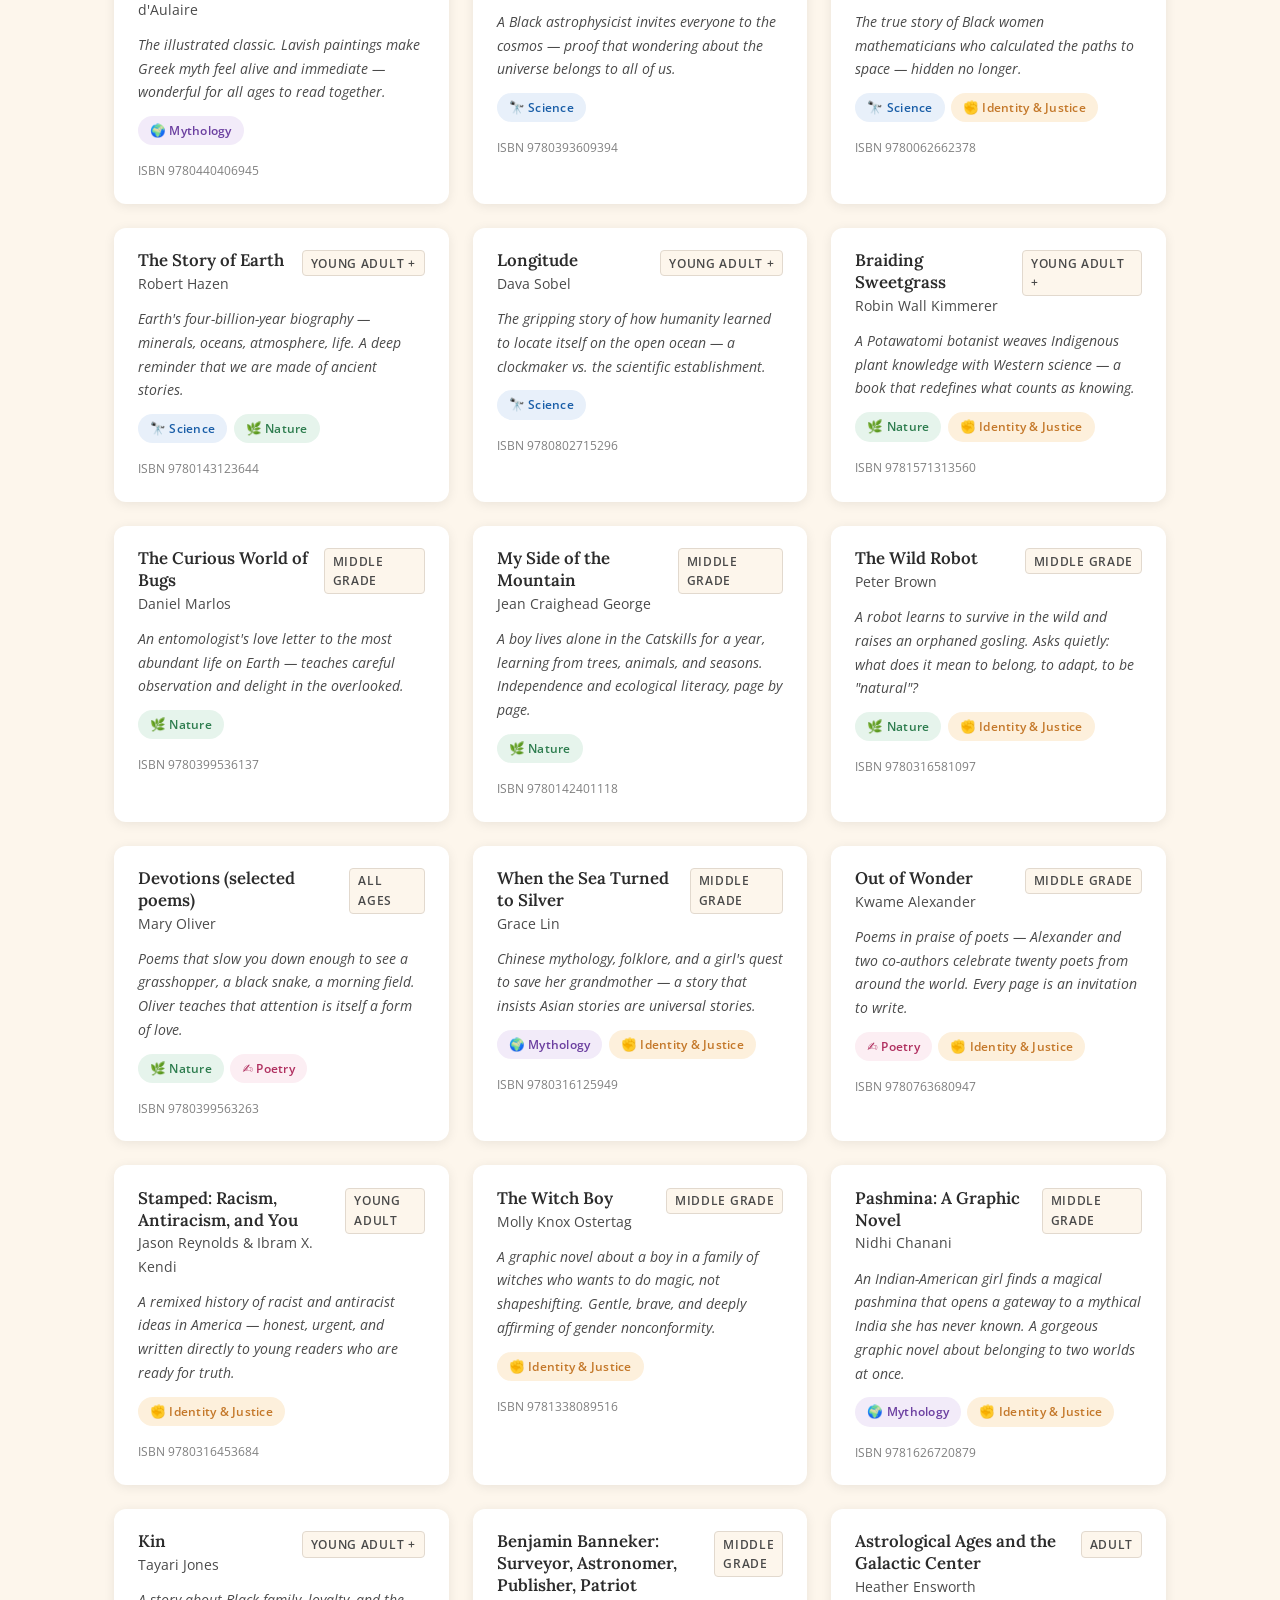
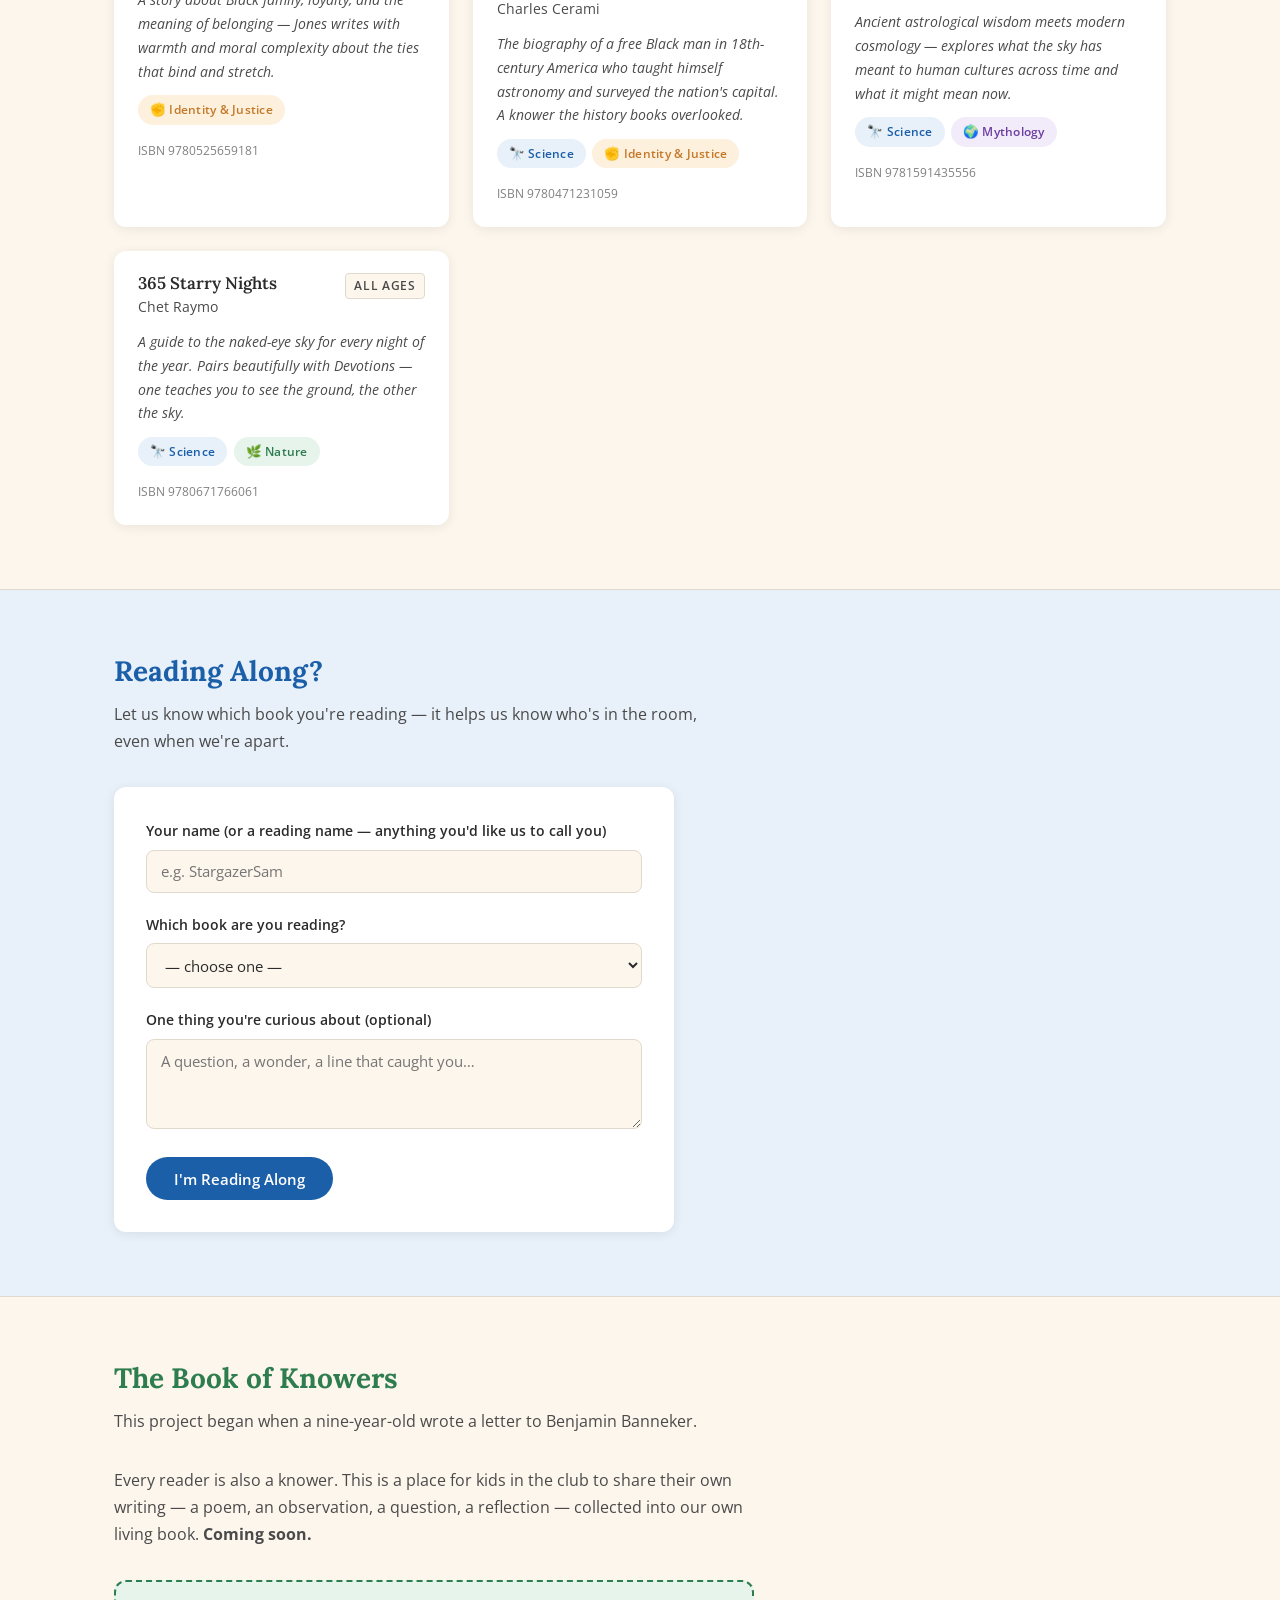
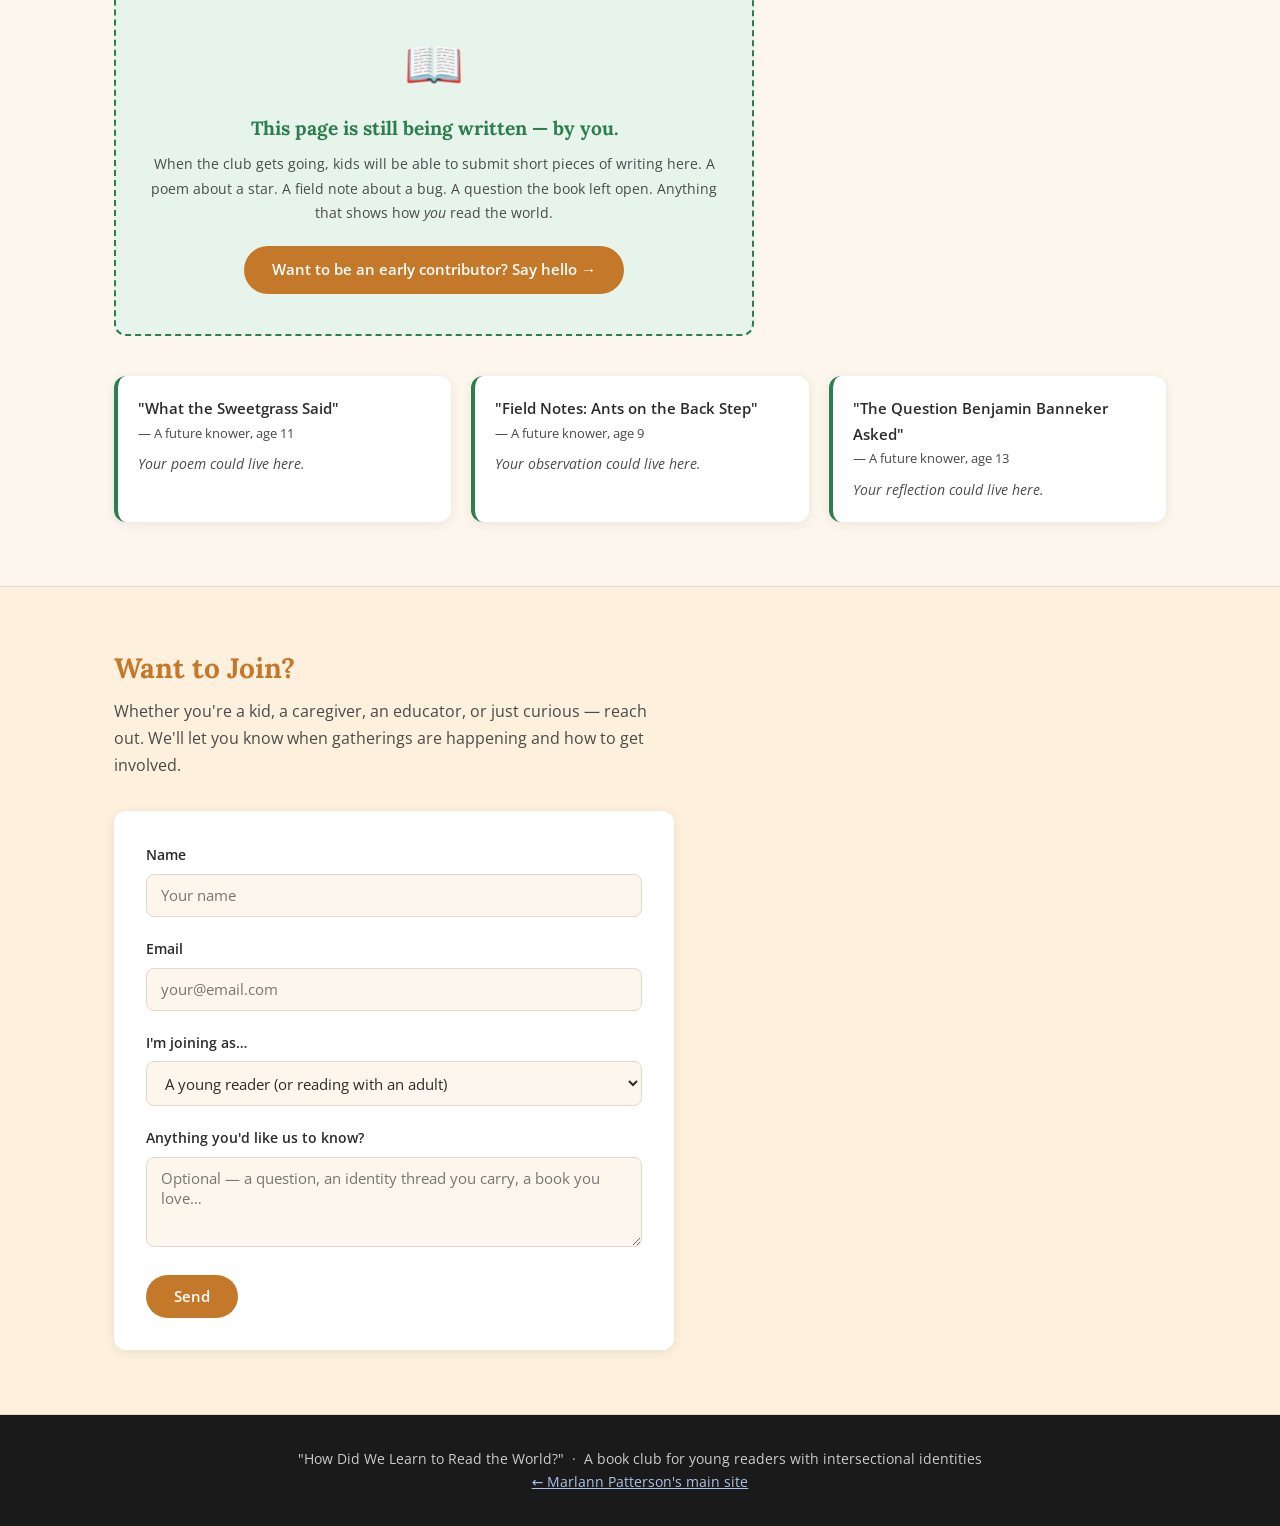
==== commit 1d90304a: "Add ISBN for The Curious World of Bugs — 9780399536137 ISBN confirmed via Open Library record OL2479" ====
--- a/bookclub.html
+++ b/bookclub.html
@@ -648,6 +648,7 @@
         <div class="book-tags">
           <span class="tag tag-nature">🌿 Nature</span>
         </div>
+        <div class="book-isbn">ISBN 9780399536137</div>
       </article>
 
       <article class="book-card" data-threads="nature">
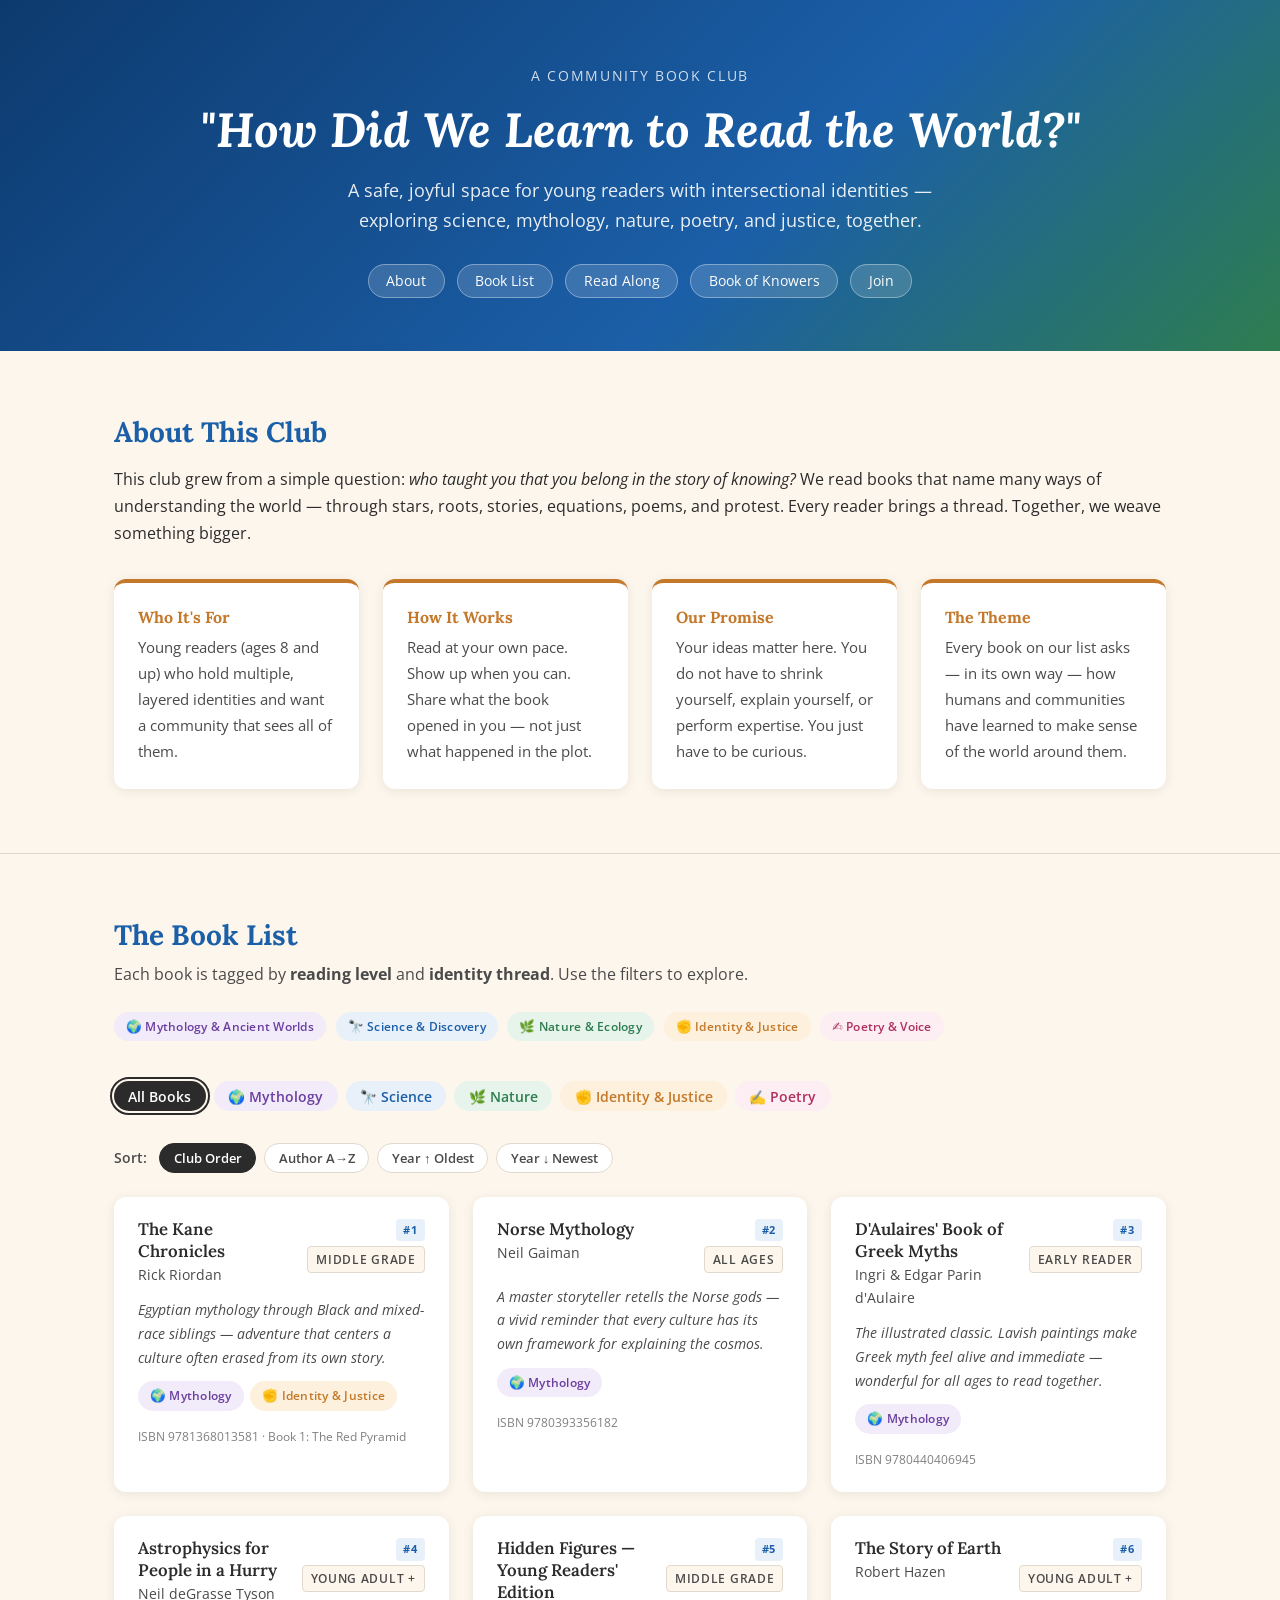
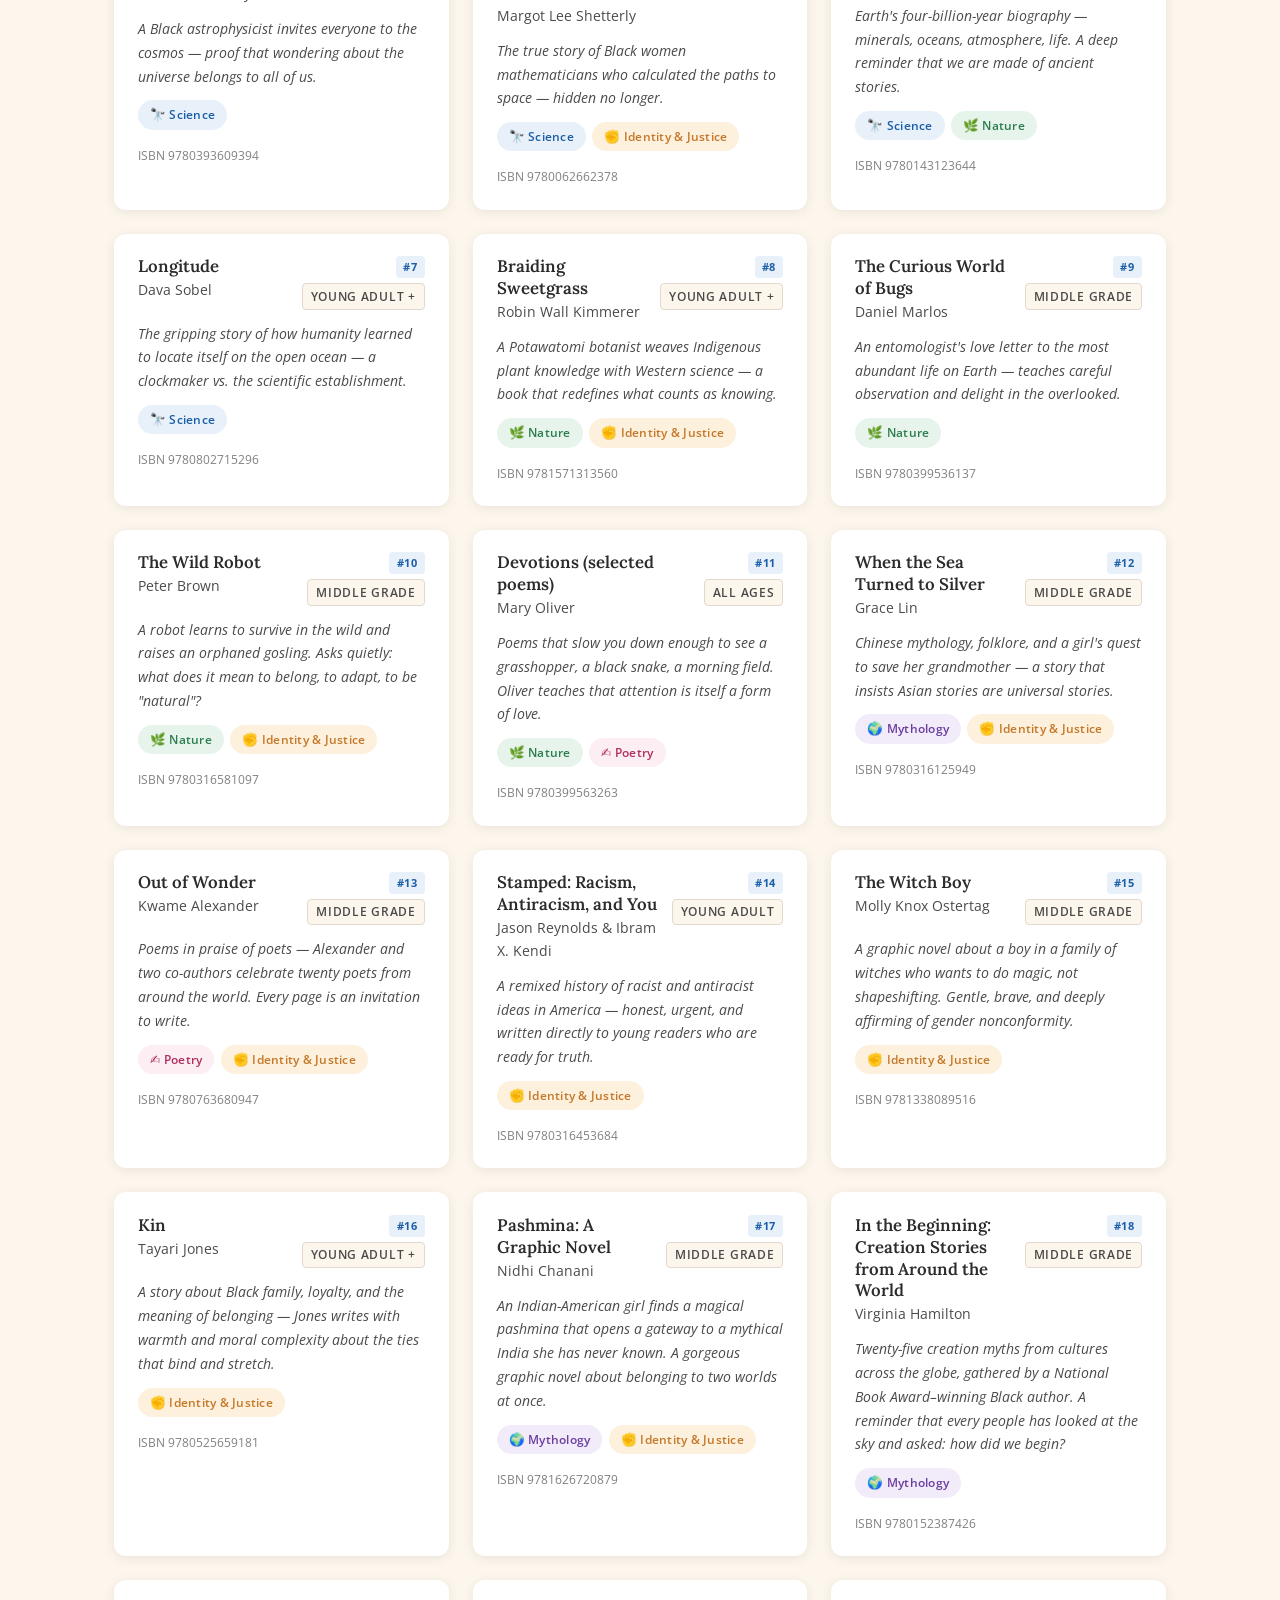
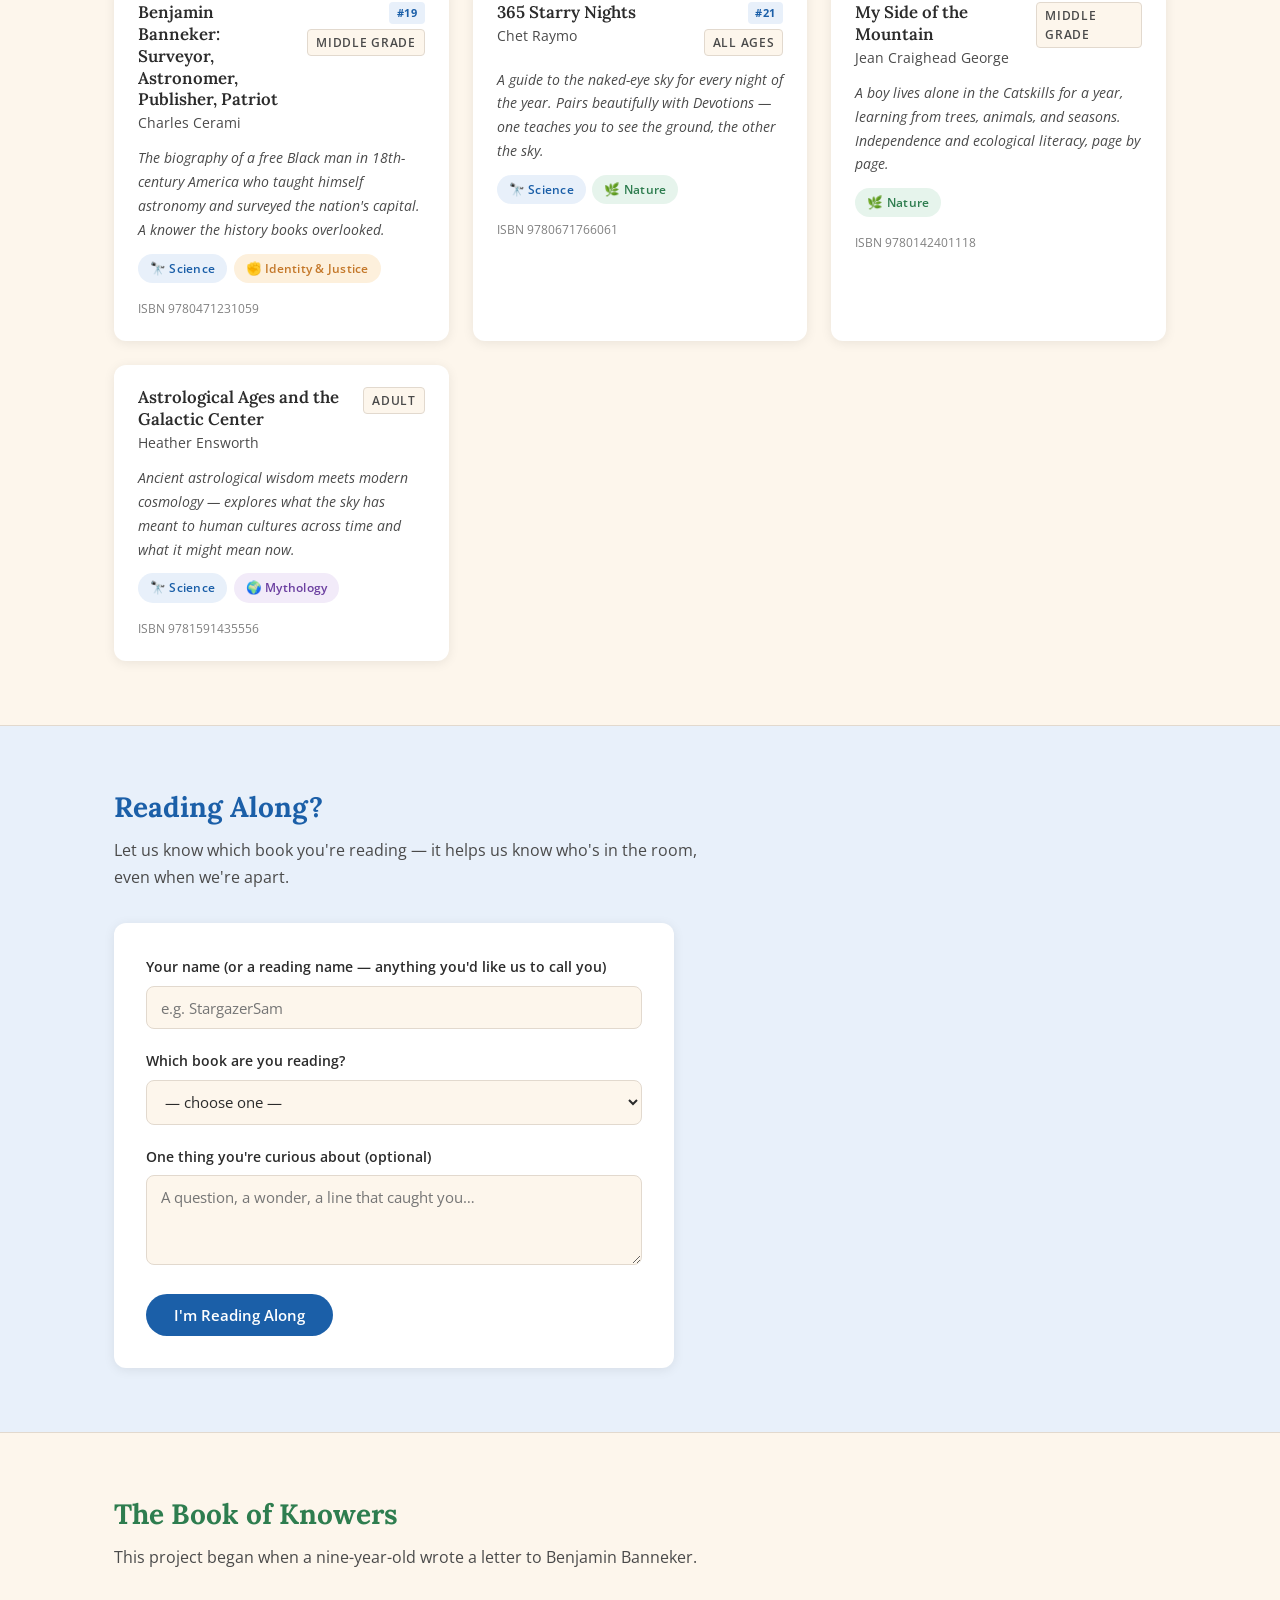
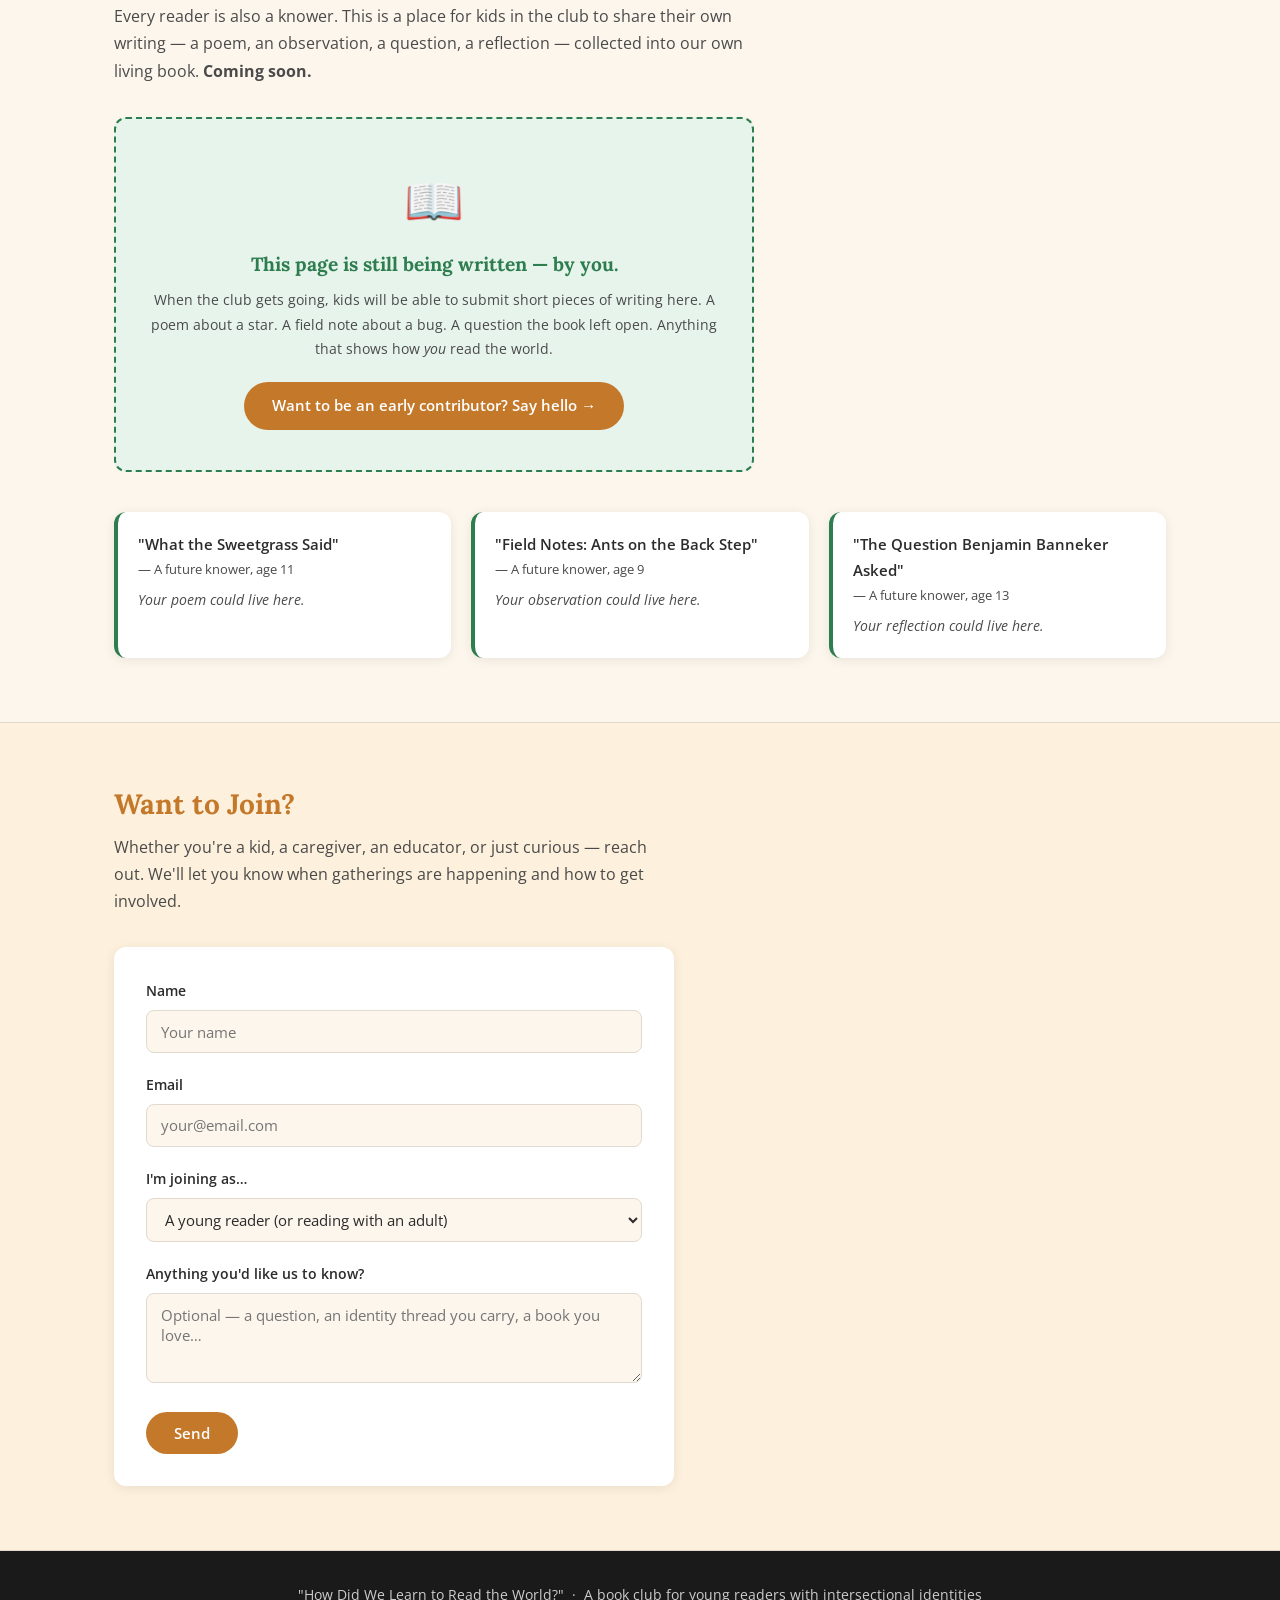
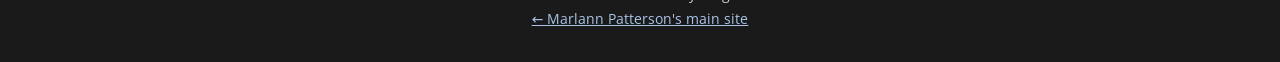
==== commit 83cebda0: "Add sorting to book list (club order, author A-Z, year asc/desc) - data-order, data-year, data-autho" ====
--- a/bookclub.html
+++ b/bookclub.html
@@ -404,6 +404,62 @@
       padding-top: .25rem;
       font-family: 'Open Sans', sans-serif;
     }
+    /* ── Sort bar ────────────────────────────────────── */
+    .sort-bar {
+      display: flex;
+      align-items: center;
+      flex-wrap: wrap;
+      gap: .5rem;
+      margin-bottom: 1.5rem;
+    }
+
+    .sort-label {
+      font-size: .85rem;
+      font-weight: 600;
+      color: var(--ink-soft);
+      margin-right: .25rem;
+    }
+
+    .sort-btn {
+      border: 1.5px solid var(--border);
+      border-radius: 2rem;
+      padding: .3rem .85rem;
+      font-size: .82rem;
+      font-family: 'Open Sans', sans-serif;
+      cursor: pointer;
+      background: #fff;
+      color: var(--ink-soft);
+      font-weight: 600;
+      transition: background .15s, color .15s, border-color .15s;
+    }
+    .sort-btn:hover { border-color: var(--ink); color: var(--ink); }
+    .sort-btn.active {
+      background: var(--ink);
+      color: #fff;
+      border-color: var(--ink);
+    }
+
+    /* ── Order badge ─────────────────────────────────── */
+    .order-badge {
+      display: inline-block;
+      font-size: .68rem;
+      font-weight: 700;
+      letter-spacing: .06em;
+      background: var(--blue-lt);
+      color: var(--blue);
+      border-radius: .25rem;
+      padding: .12rem .45rem;
+      white-space: nowrap;
+    }
+
+    .badge-stack {
+      display: flex;
+      flex-direction: column;
+      align-items: flex-end;
+      gap: .3rem;
+      flex-shrink: 0;
+    }
+
     /* ── Responsive ──────────────────────────────────── */
     @media (max-width: 600px) {
       section { padding: 2.5rem 0; }
@@ -487,9 +543,17 @@
       <button class="filter-btn filter-btn-poetry"        data-filter="poetry" onclick="filterBooks('poetry', this)">✍️ Poetry</button>
     </div>
 
+    <div class="sort-bar" role="group" aria-label="Sort books">
+      <span class="sort-label">Sort:</span>
+      <button class="sort-btn active" onclick="sortBooks('order', this)">Club Order</button>
+      <button class="sort-btn" onclick="sortBooks('author', this)">Author A→Z</button>
+      <button class="sort-btn" onclick="sortBooks('year-asc', this)">Year ↑ Oldest</button>
+      <button class="sort-btn" onclick="sortBooks('year-desc', this)">Year ↓ Newest</button>
+    </div>
+
     <div class="book-grid" id="bookGrid">
 
-      <article class="book-card" data-threads="myth justice">
+      <article class="book-card" data-threads="myth justice" data-order="1" data-year="2010" data-author-last="Riordan">
         <div class="book-header">
           <div>
             <div class="book-title">The Kane Chronicles</div>
@@ -506,7 +570,7 @@
         <div class="book-isbn">ISBN 9781368013581 · Book 1: The Red Pyramid</div>
       </article>
 
-      <article class="book-card" data-threads="myth">
+      <article class="book-card" data-threads="myth" data-order="2" data-year="2017" data-author-last="Gaiman">
         <div class="book-header">
           <div>
             <div class="book-title">Norse Mythology</div>
@@ -522,7 +586,7 @@
         <div class="book-isbn">ISBN 9780393356182</div>
       </article>
 
-      <article class="book-card" data-threads="myth">
+      <article class="book-card" data-threads="myth" data-order="18" data-year="1988" data-author-last="Hamilton">
         <div class="book-header">
           <div>
             <div class="book-title">In the Beginning: Creation Stories from Around the World</div>
@@ -538,7 +602,7 @@
         <div class="book-isbn">ISBN 9780152387426</div>
       </article>
 
-      <article class="book-card" data-threads="myth">
+      <article class="book-card" data-threads="myth" data-order="3" data-year="1962" data-author-last="D'Aulaire">
         <div class="book-header">
           <div>
             <div class="book-title">D'Aulaires' Book of Greek Myths</div>
@@ -554,7 +618,7 @@
         <div class="book-isbn">ISBN 9780440406945</div>
       </article>
 
-      <article class="book-card" data-threads="science">
+      <article class="book-card" data-threads="science" data-order="4" data-year="2017" data-author-last="Tyson">
         <div class="book-header">
           <div>
             <div class="book-title">Astrophysics for People in a Hurry</div>
@@ -570,7 +634,7 @@
         <div class="book-isbn">ISBN 9780393609394</div>
       </article>
 
-      <article class="book-card" data-threads="science justice">
+      <article class="book-card" data-threads="science justice" data-order="5" data-year="2016" data-author-last="Shetterly">
         <div class="book-header">
           <div>
             <div class="book-title">Hidden Figures — Young Readers' Edition</div>
@@ -586,7 +650,7 @@
         <div class="book-isbn">ISBN 9780062662378</div>
       </article>
 
-      <article class="book-card" data-threads="science nature">
+      <article class="book-card" data-threads="science nature" data-order="6" data-year="2012" data-author-last="Hazen">
         <div class="book-header">
           <div>
             <div class="book-title">The Story of Earth</div>
@@ -603,7 +667,7 @@
         <div class="book-isbn">ISBN 9780143123644</div>
       </article>
 
-      <article class="book-card" data-threads="science">
+      <article class="book-card" data-threads="science" data-order="7" data-year="1995" data-author-last="Sobel">
         <div class="book-header">
           <div>
             <div class="book-title">Longitude</div>
@@ -619,7 +683,7 @@
         <div class="book-isbn">ISBN 9780802715296</div>
       </article>
 
-      <article class="book-card" data-threads="nature justice">
+      <article class="book-card" data-threads="nature justice" data-order="8" data-year="2013" data-author-last="Kimmerer">
         <div class="book-header">
           <div>
             <div class="book-title">Braiding Sweetgrass</div>
@@ -636,7 +700,7 @@
         <div class="book-isbn">ISBN 9781571313560</div>
       </article>
 
-      <article class="book-card" data-threads="nature">
+      <article class="book-card" data-threads="nature" data-order="9" data-year="2010" data-author-last="Marlos">
         <div class="book-header">
           <div>
             <div class="book-title">The Curious World of Bugs</div>
@@ -651,7 +715,7 @@
         <div class="book-isbn">ISBN 9780399536137</div>
       </article>
 
-      <article class="book-card" data-threads="nature">
+      <article class="book-card" data-threads="nature" data-order="" data-year="1959" data-author-last="George">
         <div class="book-header">
           <div>
             <div class="book-title">My Side of the Mountain</div>
@@ -667,7 +731,7 @@
         <div class="book-isbn">ISBN 9780142401118</div>
       </article>
 
-      <article class="book-card" data-threads="nature justice">
+      <article class="book-card" data-threads="nature justice" data-order="10" data-year="2016" data-author-last="Brown">
         <div class="book-header">
           <div>
             <div class="book-title">The Wild Robot</div>
@@ -684,7 +748,7 @@
         <div class="book-isbn">ISBN 9780316581097</div>
       </article>
 
-      <article class="book-card" data-threads="nature poetry">
+      <article class="book-card" data-threads="nature poetry" data-order="11" data-year="2017" data-author-last="Oliver">
         <div class="book-header">
           <div>
             <div class="book-title">Devotions (selected poems)</div>
@@ -701,7 +765,7 @@
         <div class="book-isbn">ISBN 9780399563263</div>
       </article>
 
-      <article class="book-card" data-threads="myth justice">
+      <article class="book-card" data-threads="myth justice" data-order="12" data-year="2016" data-author-last="Lin">
         <div class="book-header">
           <div>
             <div class="book-title">When the Sea Turned to Silver</div>
@@ -718,7 +782,7 @@
         <div class="book-isbn">ISBN 9780316125949</div>
       </article>
 
-      <article class="book-card" data-threads="poetry justice">
+      <article class="book-card" data-threads="poetry justice" data-order="13" data-year="2017" data-author-last="Alexander">
         <div class="book-header">
           <div>
             <div class="book-title">Out of Wonder</div>
@@ -735,7 +799,7 @@
         <div class="book-isbn">ISBN 9780763680947</div>
       </article>
 
-      <article class="book-card" data-threads="justice">
+      <article class="book-card" data-threads="justice" data-order="14" data-year="2020" data-author-last="Reynolds">
         <div class="book-header">
           <div>
             <div class="book-title">Stamped: Racism, Antiracism, and You</div>
@@ -751,7 +815,7 @@
         <div class="book-isbn">ISBN 9780316453684</div>
       </article>
 
-      <article class="book-card" data-threads="justice">
+      <article class="book-card" data-threads="justice" data-order="15" data-year="2017" data-author-last="Ostertag">
         <div class="book-header">
           <div>
             <div class="book-title">The Witch Boy</div>
@@ -767,7 +831,7 @@
         <div class="book-isbn">ISBN 9781338089516</div>
       </article>
 
-      <article class="book-card" data-threads="myth justice">
+      <article class="book-card" data-threads="myth justice" data-order="17" data-year="2017" data-author-last="Chanani">
         <div class="book-header">
           <div>
             <div class="book-title">Pashmina: A Graphic Novel</div>
@@ -784,7 +848,7 @@
         <div class="book-isbn">ISBN 9781626720879</div>
       </article>
 
-      <article class="book-card" data-threads="justice">
+      <article class="book-card" data-threads="justice" data-order="16" data-year="2024" data-author-last="Jones">
         <div class="book-header">
           <div>
             <div class="book-title">Kin</div>
@@ -800,7 +864,7 @@
         <div class="book-isbn">ISBN 9780525659181</div>
       </article>
 
-      <article class="book-card" data-threads="science justice">
+      <article class="book-card" data-threads="science justice" data-order="19" data-year="2002" data-author-last="Cerami">
         <div class="book-header">
           <div>
             <div class="book-title">Benjamin Banneker: Surveyor, Astronomer, Publisher, Patriot</div>
@@ -816,7 +880,7 @@
         <div class="book-isbn">ISBN 9780471231059</div>
       </article>
 
-      <article class="book-card" data-threads="science myth">
+      <article class="book-card" data-threads="science myth" data-order="" data-year="2024" data-author-last="Ensworth">
         <div class="book-header">
           <div>
             <div class="book-title">Astrological Ages and the Galactic Center</div>
@@ -833,7 +897,7 @@
         <div class="book-isbn">ISBN 9781591435556</div>
       </article>
 
-      <article class="book-card" data-threads="science nature">
+      <article class="book-card" data-threads="science nature" data-order="21" data-year="1982" data-author-last="Raymo">
         <div class="book-header">
           <div>
             <div class="book-title">365 Starry Nights</div>
@@ -1001,6 +1065,25 @@
 </footer>
 
 <script>
+  /* ── Add reading-order badges on load ── */
+  document.addEventListener('DOMContentLoaded', () => {
+    document.querySelectorAll('#bookGrid .book-card[data-order]').forEach(card => {
+      const order = card.dataset.order;
+      if (!order) return;
+      const header = card.querySelector('.book-header');
+      const levelBadge = header.querySelector('.level-badge');
+      const stack = document.createElement('div');
+      stack.className = 'badge-stack';
+      const ob = document.createElement('span');
+      ob.className = 'order-badge';
+      ob.textContent = '#' + order;
+      stack.appendChild(ob);
+      stack.appendChild(levelBadge);
+      header.appendChild(stack);
+    });
+    sortBooks('order', document.querySelector('.sort-btn'));
+  });
+
   /* ── Filter books by thread ── */
   function filterBooks(thread, btn) {
     document.querySelectorAll('.filter-btn').forEach(b => b.classList.remove('active'));
@@ -1015,12 +1098,35 @@
     });
   }
 
+  /* ── Sort books ── */
+  function sortBooks(method, btn) {
+    document.querySelectorAll('.sort-btn').forEach(b => b.classList.remove('active'));
+    if (btn) btn.classList.add('active');
+    const grid = document.getElementById('bookGrid');
+    const cards = Array.from(grid.querySelectorAll('.book-card'));
+    cards.sort((a, b) => {
+      if (method === 'order') {
+        const oa = parseInt(a.dataset.order) || 999;
+        const ob = parseInt(b.dataset.order) || 999;
+        return oa - ob;
+      }
+      if (method === 'author') {
+        return (a.dataset.authorLast || 'zzz').localeCompare(b.dataset.authorLast || 'zzz');
+      }
+      if (method === 'year-asc') {
+        return (parseInt(a.dataset.year) || 9999) - (parseInt(b.dataset.year) || 9999);
+      }
+      if (method === 'year-desc') {
+        return (parseInt(b.dataset.year) || 0) - (parseInt(a.dataset.year) || 0);
+      }
+      return 0;
+    });
+    cards.forEach(card => grid.appendChild(card));
+  }
+
   /* ── Show inline success message on form submit ── */
   function showSuccess(form) {
-    // Let Formspree handle actual submission; show optimistic success UI
     setTimeout(() => {
-      const successId = form.id === 'ra-form' ? 'ra-success' : null;
-      // find the .form-success sibling
       const msg = form.querySelector('.form-success');
       if (msg) msg.style.display = 'block';
     }, 300);
